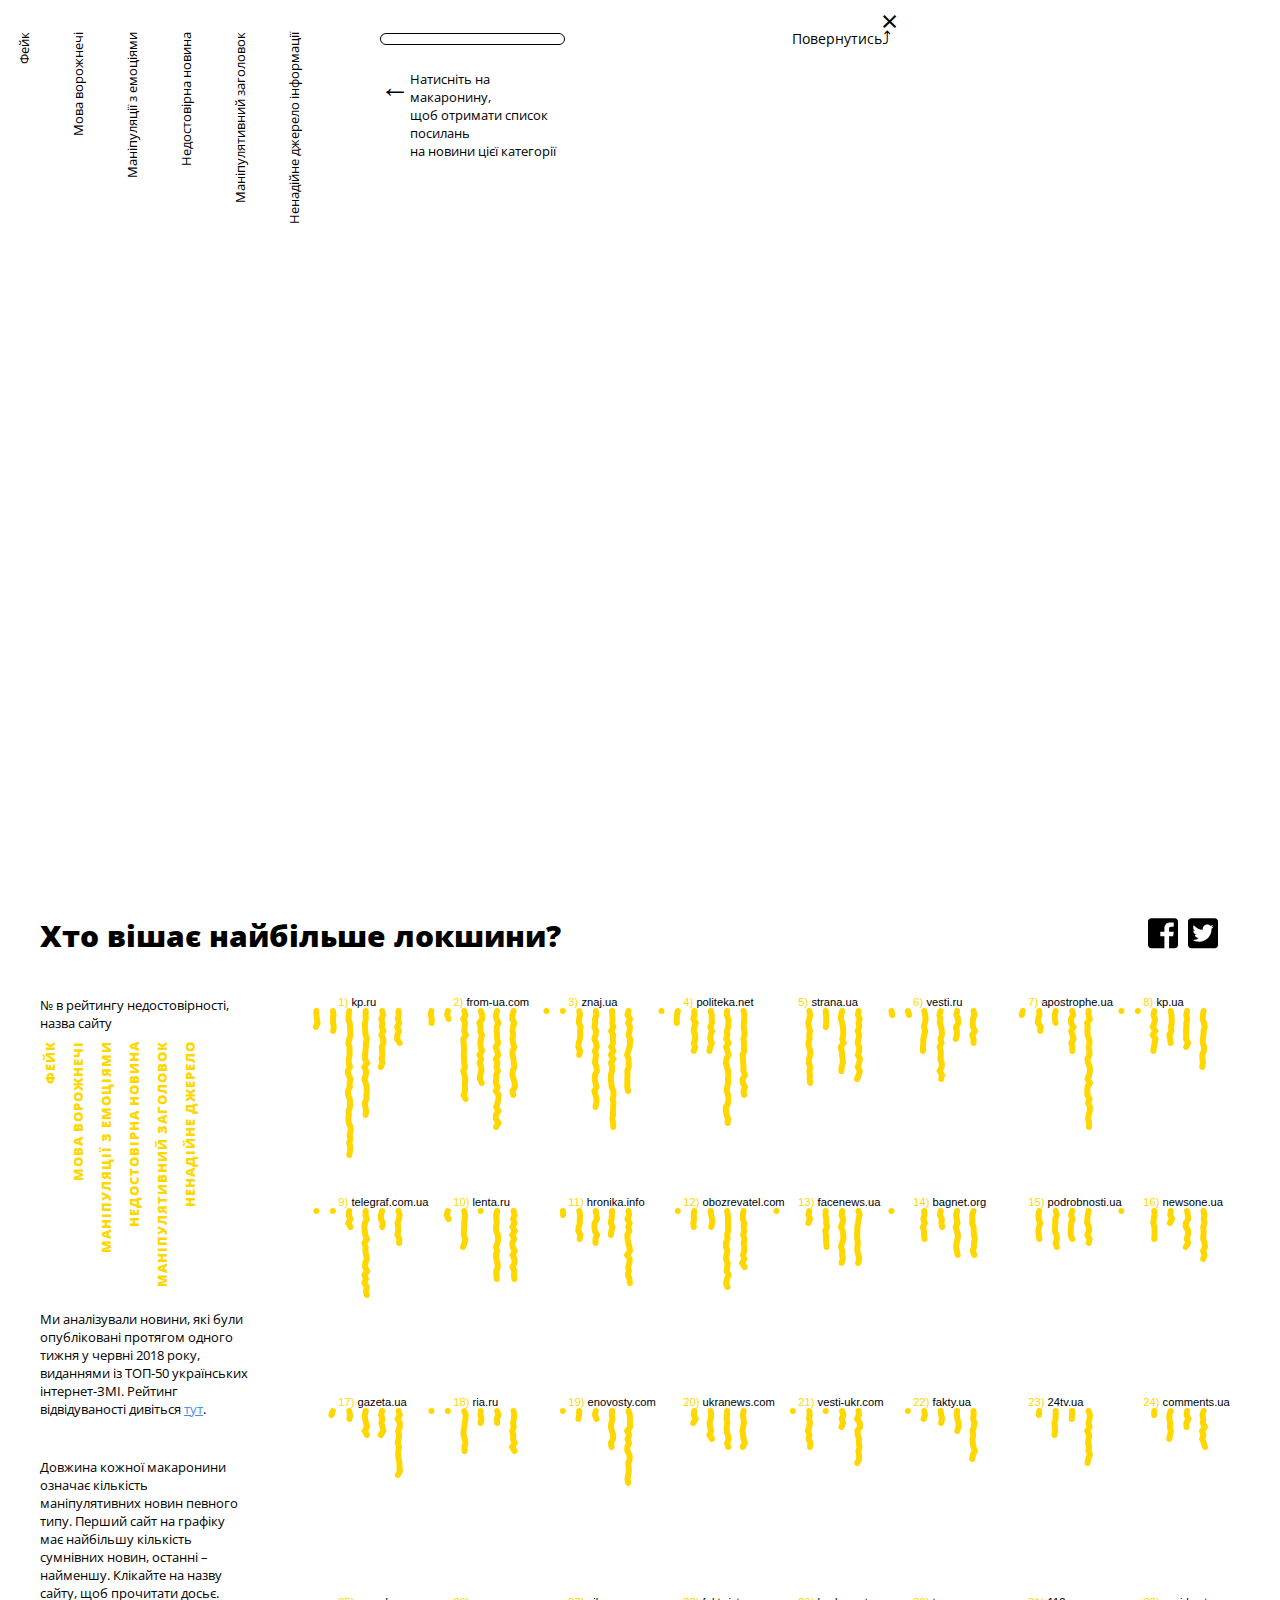
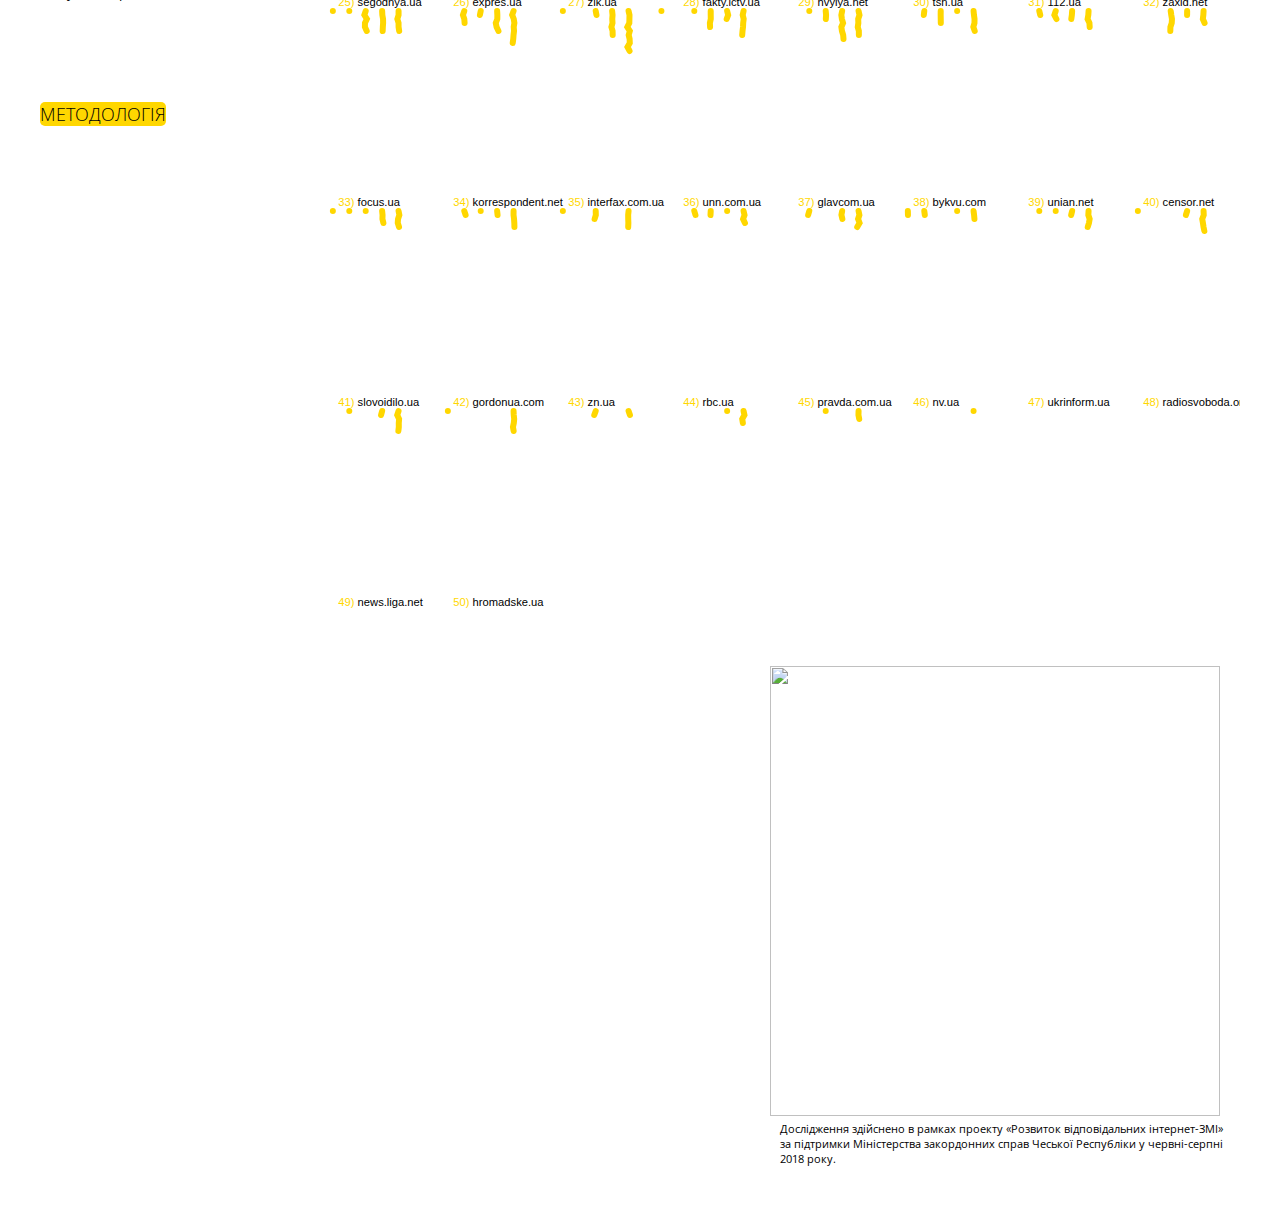
==== index.html @ 1269762c "мета-теги" ====
<!DOCTYPE>
<html>
<head>
    <meta charset="utf-8">
    <meta http-equiv="X-UA-Compatible" content="IE=edge">
    <meta name="viewport" content="width=device-width, initial-scale=1">

    <title>Антирейтинг новин</title>

    <!-- OpenGraph Meta Tags -->
    <meta property="og:site_name"
          content="Хто вішає найбільше локшини?"/>
    <meta property="og:type" content="http://texty.org.ua/d/2018/media-ranking/"/>
    <meta property="og:title"
          content="Хто вішає найбільше локшини?"/>
    <meta property="og:image" content="http://texty.org.ua/d/2018/media-ranking/img/main.png"/>
    <meta property="og:description"
          content='Довжина кожної макаронини означає кількість маніпулятивних новин певного типу. Перший сайт на графіку має найбільшу кількість сумнівних новин, останні – найменшу. Клікайте на назву сайту, щоб прочитати досьє.'/>
    <meta property="og:url" content="http://texty.org.ua/d/2018/media-ranking/"/>


    <!-- Twitter Card Meta Tags -->
    <meta name="twitter:site" content="@textyorgua"/>
    <meta property="twitter:account_id" content="49572937"/>
    <meta name="twitter:card" content="summary_large_image"/>
    <meta name="twitter:url" content="http://texty.org.ua/d/2018/media-ranking/"/>
    <meta name="twitter:title"
          content="Хто вішає найбільше локшини?"/>
    <meta name="twitter:description"
          content='Довжина кожної макаронини означає кількість маніпулятивних новин певного типу. Перший сайт на графіку має найбільшу кількість сумнівних новин, останні – найменшу. Клікайте на назву сайту, щоб прочитати досьє.'/>
    <meta name="twitter:image:src" content="ttp://texty.org.ua/d/2018/media-ranking/img/main.png"/>
    <meta name="twitter:image:width" content="1200"/>
    <meta name="twitter:image:height" content="630"/>


    <!-- Other Meta Tags -->
    <meta name="title"
          content="Хто вішає найбільше локшини?">
    <meta name="description"
          content='Довжина кожної макаронини означає кількість маніпулятивних новин певного типу. Перший сайт на графіку має найбільшу кількість сумнівних новин, останні – найменшу. Клікайте на назву сайту, щоб прочитати досьє.'>


    <!-- Stylesheets -->
    <link href="https://fonts.googleapis.com/css?family=Open+Sans:400,400i,600,700,700i&amp;subset=cyrillic,cyrillic-ext" rel="stylesheet">
    <link rel="stylesheet" href="css/styles.css">
</head>


<body>
<!-- І. ПЕРШЕ ВІКНО З ЛАПШОЮ-->
<div id="firstScreen">
    <div id="projectTitle">Антирейтинг новин</div>
    <div id="closeFirstScreen"><img style="cursor:pointer; width:30px" src="img/down-arrow.png"/></div>
</div>


<!-- ІІ. ДРУГЕ ВІКНО - ГОЛОВНА СТОРІНКА -->
<div id="main-page">
    <div id="subtitle">

        <!-- Лого соцмереж -->
        <div id="logo-icons">
            <!--<div id="logo">-->
            <!--<a href="http://texty.org.ua/" target="_blank"><img style="width:100%" src="img/logo_texty.jpg"/></a>-->
            <!--</div>-->
            <div class="social-icons">
                <div class="facebook">
                    <a class='share-btn'
                       href="https://www.facebook.com/sharer/sharer.php?u=http://texty.org.ua/d/2018/media-ranking/">
                        <svg class="cover" id="facebook" viewBox="0 0 448 512" fill="black">
                            <path d="M448 80v352c0 26.5-21.5 48-48 48h-85.3V302.8h60.6l8.7-67.6h-69.3V192c0-19.6 5.4-32.9 33.5-32.9H384V98.7c-6.2-.8-27.4-2.7-52.2-2.7-51.6 0-87 31.5-87 89.4v49.9H184v67.6h60.9V480H48c-26.5 0-48-21.5-48-48V80c0-26.5 21.5-48 48-48h352c26.5 0 48 21.5 48 48z"/>
                        </svg>
                    </a>
                </div>



                <div class="twitter">
                    <a class='share-btn' href="https://twitter.com/intent/tweet?text=http://texty.org.ua/d/2018/media-ranking/">
                        <svg id="twitter" viewBox="0 0 448 512" fill="black">
                            <path d="M400 32H48C21.5 32 0 53.5 0 80v352c0 26.5 21.5 48 48 48h352c26.5 0 48-21.5 48-48V80c0-26.5-21.5-48-48-48zm-48.9 158.8c.2 2.8.2 5.7.2 8.5 0 86.7-66 186.6-186.6 186.6-37.2 0-71.7-10.8-100.7-29.4 5.3.6 10.4.8 15.8.8 30.7 0 58.9-10.4 81.4-28-28.8-.6-53-19.5-61.3-45.5 10.1 1.5 19.2 1.5 29.6-1.2-30-6.1-52.5-32.5-52.5-64.4v-.8c8.7 4.9 18.9 7.9 29.6 8.3a65.447 65.447 0 0 1-29.2-54.6c0-12.2 3.2-23.4 8.9-33.1 32.3 39.8 80.8 65.8 135.2 68.6-9.3-44.5 24-80.6 64-80.6 18.9 0 35.9 7.9 47.9 20.7 14.8-2.8 29-8.3 41.6-15.8-4.9 15.2-15.2 28-28.8 36.1 13.2-1.4 26-5.1 37.8-10.2-8.9 13.1-20.1 24.7-32.9 34z"/>
                        </svg>
                    </a>
                </div>
            </div>
        </div>

        <!--Назва і підзаг-->
        <div id="subtitleSubDiv">
        <h4>Хто вішає найбільше локшини?</h4>

        </div>
    </div>


    <!-- Ліва колонка з легендою -->
    <div id="left-side">
        <p id="legendHint" class="others">№ в рейтингу недостовірності,<br>назва сайту</p>
        <div id="legend">
            <div class="legend">Фейк</div>
            <div class="legend">Мова ворожнечі</div>
            <div class="legend">Маніпуляції з емоціями</div>
            <div class="legend">Недостовірна новина</div>
            <div class="legend">Маніпулятивний заголовок</div>
            <div class="legend">Ненадійне джерело</div>
        </div>

        <div id="description">
            <p class="desk others">Ми аналізували  новини, які були опубліковані протягом одного тижня у червні 2018 року, виданнями із ТОП-50 українських  інтернет-ЗМІ. Рейтинг відвідуваності дивіться <a href="list.html" target="_blank">тут</a>.</p>
            <p class="others">Довжина кожної макаронини означає кількість маніпулятивних новин певного типу.
                Перший сайт на графіку має найбільшу кількість сумнівних новин, останні – найменшу.
                Клікайте на назву сайту, щоб прочитати досьє.</p>
        </div>

        <!-- Методологія -->
        <div id="metodology" >
            <h4><span id="methodologySpan">Методологія</span></h4>
            <p class="hidden others">Ми скачали усі стрічки новин із зазначених сайтів за один тиждень. Потім зробили з них випадкову вибірку зі 100 новин для кожного сайту. Кожну відібрану новину промаркували як достовірну або ж таку, що містить різні види маніпуляції (може бути декілька). Детально про види маніпуляцій читайте <a href="https://imi.org.ua/monitorings/metodolohiya-monitorynhu-yakosti-novyn-v-onlajn-zmi/" target="_blank">тут</a>. Далі підбили підсумки. Кожен вид маніпуляції віднімав бали від рейтингу сайту: Недостовірна новина - 2 бали, Ненадійне джерело - 1 бал, Маніпуляції з заголовком - 2, Маніпуляції з емоціями - 3, Мова ворожнечі - 4, Фейк - 5. За цими балами побудували рейтинг сайтів.</p>
        </div>



    </div>


    <!-- Контейнер для small-multiples svg-->
    <div id="small-multiples">


        <!-- Donors -->
        <div  class="donors desk">
            <img style="margin: 20px 0 0 0; width:450px" src="img/all-logo.png"/>

            <!--<img style="margin: 20px 0 0 0; width:150px" src="img/transition_lg_mfa.gif"/>-->
            <!--<img style="margin: 15px 0 0 10px; width:150px" src="img/logo_chech.png"/>-->
            <!--<img style="margin: 20px 0 0 0; width:150px" src="img/logo_texty.jpg"/>-->
            <p style="margin-left:10px;width:450px;font-size:11px;">Дослідження здійснено в рамках проекту «Розвиток відповідальних інтернет-ЗМІ» за підтримки Міністерства закордонних справ Чеської Республіки у червні-серпні 2018 року.</p>
        </div>
    </div>

</div>



<!-- ІІІ. МОДАЛЬНЕ ВІКНО СТОРІНКА ЗМІ-->
<div id="modal">

    <!--Лапша-->
     <div id="noodles">

         <div id="pageChart">
             <!--сюди апендиться лапша по ЗМІ-->
             <p id="selectedIndicator" class="others"></p>
             <ul id="listOfLinks"></ul>
         </div>

        <!--Підписи до лапши -->
        <div class="rotate-text others">
            <div>Фейк</div>
            <div>Мова ворожнечі</div>
            <div>Маніпуляції з емоціями</div>
            <div>Недостовірна новина</div>
            <div>Маніпулятивний заголовок</div>
            <div>Ненадійне джерело інформації</div>
        </div>
    </div>




    <!--Опис результатів моніторингу-->
    <div id="textContent-up">

        <!--Кнопка повернення для моб.версії-->
        <button class="mob" id="mob-return">Повернутись</button>

        <!--Назва ЗМІ -->
        <div id="name"><h1></h1></div>

        <!-- Навігація - "клікніть на лапгу"-->
        <div style="margin-bottom:20px; margin-top: -10px;display:flex;">
            <span id="modalHintArrow">&#x2190;</span>
            <p id="modalHint">Натисніть на макаронину, <br> щоб отримати список посилань <br>на новини цієї категорії</p>
        </div>
        </div>

        <div id="textContent-down">
        <!--Лід з барчартами-->
            <div id="lead"></div>
            <div id="descript"></div>
        </div>

    <!--Права колонка - джинса-->
    <div id="persons"></div>

    <!--Закрити модальне вікно і повернутись на головну сторінку-->
    <div id="cross">&times;</div>
    <p id="closeHint">Повернутись<span id ="curvingArrow-modal">&#x2934;</span></p>


    <!--Контейнер для лінків в мобільній версії-->
    <div id="mob-urlLinks" class="mob">

    </div>
    <div  class="donors mob">
        <img style="margin: 20px 0 0 0; width:150px" src="img/transition_lg_mfa.gif"/>
        <img style="margin: 15px 0 0 10px; width:150px" src="img/logo_chech.png"/>
        <img style="margin: 20px 0 0 0; width:150px" src="img/logo_texty.jpg"/>
        <p style="margin-left:10px;width:100%;font-size:11px;">Дослідження здійснено в рамках проекту «Розвиток відповідальних інтернет-ЗМІ» за підтримки Міністерства закордонних справ Чеської Республіки у червні-серпні 2018 року.</p>

    </div>
</div>


<script src="lib/jquery-2.1.4.min.js"></script>
<!--<script src="lib/d3.v3.min.js"></script>-->
<script type="text/javascript" src="lib/d3.js"></script>
<script type="text/javascript" src="js/d3noodles.js"></script>
<script type="text/javascript" src="js/firstScreen.js"></script>
<script type="text/javascript" src="js/smallMultiples.js"></script>
<script type="text/javascript" src="lib/share-behavior.js"></script>


<script>

$('#metodology > h4 span ').on('click', function(){
    $('#metodology > p').toggleClass("hidden");

});


$('#closeFirstScreen').on('click', function(){
    $('html,body').animate({
        scrollTop: $('#main-page').offset().top }, 800, "linear");
})

</script>
<script type="text/javascript">
    var _gaq = _gaq || [];
    _gaq.push(['_setAccount', 'UA-18136548-1']);
    _gaq.push(['_trackPageview']);
    (function () {
        var ga = document.createElement('script');
        ga.type = 'text/javascript';
        ga.async = true;
        ga.src = ('https:' == document.location.protocol ? 'https://' : 'http://') + 'stats.g.doubleclick.net/dc.js';
        var s = document.getElementsByTagName('script')[0];
        s.parentNode.insertBefore(ga, s);
    })();
</script>
</body>
</html>
---- css/styles.css ----
@charset "UTF-8";
@font-face {
  font-family: ExposureCTwo;
  /* Имя шрифта */
  src: url(../fonts/Exposurectwo.otf) format("otf");
  /* Путь к файлу со шрифтом */
  src: url(../fonts/Exposurectwo.ttf) format("ttf");
  /* Путь к файлу со шрифтом */ }
body {
  margin: 0;
  padding: 0;
  font-family: 'Open Sans', sans-serif;
  overflow-x: hidden !important; }

#firstScreen {
  width: 100vw;
  height: 100vh; }

#firstScreen > svg {
  margin-left: calc(100vw/4);
  margin-top: -40px; }

#projectTitle {
  color: #1d1d1ddb;
  text-align: center;
  text-transform: uppercase;
  font-family: ExposureCTwo, serif;
  font-weight: 800;
  font-size: 40px;
  position: absolute;
  top: 50%;
  left: 50%;
  transform: translate(-50%, -50%); }
  @media (min-width: 2000px) {
    #projectTitle {
      font-size: 60px; } }

#closeFirstScreen {
  position: absolute;
  top: 80%;
  left: 50%;
  transform: translate(-80%, -50%); }

#main-page {
  max-width: 1500px;
  margin: auto;
  display: grid;
  grid-template-columns: 300px auto;
  grid-template-rows: auto auto; }
  @media (max-width: 800px) {
    #main-page {
      grid-template-columns: 100%; } }

/*  */
#subtitle {
  grid-column: 1/-1;
  grid-row: 1/2;
  margin-left: 40px;
  max-width: 1800px;
  display: grid;
  grid-template-columns: 70% 25%;
  grid-template-rows: auto; }
  @media (max-width: 800px) {
    #subtitle {
      width: 80%;
      display: block !important; } }

@media (min-width: 801px) {
  #subtitleSubDiv {
    grid-column: 1/2;
    grid-row: 1/2; } }

#subtitle > #subtitleSubDiv > h4 {
  font-size: 30px;
  font-weight: 800;
  color: black;
  -webkit-margin-before: 0.5em; }

#subtitle > p {
  font-weight: 800; }

@media (min-width: 801px) {
  #logo-icons {
    grid-column: 2/3;
    grid-row: 1/2; } }

.social-icons {
  display: flex;
  -webkit-margin-before: 1em; }
  @media (min-width: 801px) {
    .social-icons {
      float: right; } }

#facebook {
  margin-right: 10px; }

#facebook, #twitter {
  width: 30px; }

/* --- Small multiples --- */
#small-multiples > svg {
  padding-top: 40px; }
  @media (min-width: 2000px) {
    #small-multiples > svg {
      margin-left: 5%; } }

.line {
  cursor: pointer; }

#left-side {
  padding-left: 40px; }

/* ---- main page left side----*/
#legend {
  width: 300px;
  margin-top: 80px;
  transform: rotate(-90deg);
  margin-left: -70px; }

.legend {
  text-align: right;
  margin-bottom: 10px;
  color: gold;
  letter-spacing: 1px;
  font-weight: 800;
  text-transform: uppercase;
  font-size: 13px; }

p#legendHint {
  margin-top: 40px; }

#description > p {
  margin-top: 40px;
  width: 80%; }

#metodology {
  margin-top: 100px; }

#metodology > h4 span {
  background-color: gold;
  font-size: 18px;
  text-transform: uppercase;
  border-radius: 5px;
  cursor: pointer; }

#metodology > p {
  margin-top: 10px;
  width: 80%;
  margin-bottom: 50px; }

.hidden {
  display: none; }

/* url-links NOT ACTIVE*/
#url-links {
  padding-left: 5%;
  padding-top: 40px; }
  @media (max-width: 800px) {
    #url-links {
      display: none; } }

#curvingArrow {
  display: inline-block;
  transform: rotateY(180deg) !important; }

#curvingArrow-modal {
  display: inline-block; }

#hint {
  display: none;
  width: 80%;
  text-align: right;
  margin-bottom: 50px; }

#hint span, #closeHint span {
  font-size: 18px; }

div.tooltip {
  background-color: white;
  position: absolute;
  text-align: left;
  width: 120px;
  height: auto;
  padding: 5px;
  font-family: 'PT Sans', sans-serif;
  font-size: 12px;
  color: black;
  pointer-events: none; }

/* --- media pages ---*/
#pageChart > svg {
  margin-top: 0px; }
  @media (max-width: 800px) and (orientation: landscape) {
    #pageChart > svg {
      margin-left: calc((100vw - 300px)/2); } }

ul li {
  list-style-type: none;
  font-size: 12px !important; }

h4 {
  font-size: 22px;
  font-weight: 100;
  -webkit-margin-after: 0; }
  @media (min-width: 2000px) {
    h4 {
      font-size: 30px; } }

p, li {
  color: black;
  margin-top: 5px;
  font-size: 14px;
  margin-bottom: 0; }
  @media (min-width: 2000px) {
    p, li {
      font-size: 20px; } }

.others {
  font-size: 13px; }

p.personName {
  margin-bottom: 20px; }

ul {
  -webkit-padding-start: 0;
  -webkit-margin-after: 0;
  -webkit-margin-before: 0; }

#mediaTitle {
  cursor: pointer;
  background-color: gold;
  width: 80%; }

/* modal Media Page*/
#modal {
  min-height: 100vh;
  display: none;
  position: absolute;
  top: 0;
  left: 0;
  grid-template-columns: 380px auto 25vw;
  grid-template-rows: 170px auto;
  background-color: white; }
  @media (max-width: 800px) {
    #modal {
      grid-template-columns: 100%; } }
  @media (min-width: 2000px) {
    #modal {
      max-width: 2000px;
      padding-left: calc((100vw - 1800px)/2);
      grid-template-rows: 200px auto; } }

p#modalHint {
  font-size: 13px;
  left: 400px;
  top: 10px; }
  @media (max-width: 800px) {
    p#modalHint {
      display: none; } }
  @media (min-width: 2000px) {
    p#modalHint {
      font-size: 12px; } }

#modalHintArrow {
  color: black;
  font-size: 30px;
  left: 360px;
  top: 10px; }
  @media (max-width: 800px) {
    #modalHintArrow {
      display: none; } }

#selectedIndicator, #listOfLinks {
  max-width: 100%;
  padding-left: 27px; }

#selectedIndicator {
  margin-bottom: 20px; }

#listOfLinks {
  width: 80%;
  margin-bottom: 50px; }

#listOfLinks li {
  width: 20%;
  float: left; }

#listOfLinks li a {
  font-weight: 800;
  text-decoration: none;
  color: gold; }

#cross {
  color: black;
  cursor: pointer;
  font-size: 30px;
  position: absolute;
  top: 0;
  right: 0;
  width: 50px;
  height: 50px; }
  @media (max-width: 800px) {
    #cross {
      display: none; } }

#closeHint {
  position: absolute;
  top: 20px;
  right: 40px; }
  @media (max-width: 800px) {
    #closeHint {
      display: none; } }

/*------- OLD VERSION  ------ */
#mainPage {
  height: 100vh;
  width: 80vw;
  max-width: 100vw;
  margin: auto; }

#title {
  font-size: 50px;
  position: absolute;
  top: 50%;
  left: 50%;
  transform: translate(-50%, -50%); }

h3 {
  text-transform: uppercase;
  font-weight: 100; }

#noodles {
  position: relative;
  grid-column: 1/2;
  grid-row: 1/-1;
  height: 100%;
  width: 100%; }
  @media (max-width: 800px) and (orientation: portrait) {
    #noodles {
      height: 50%; } }

#textContent-up {
  grid-column: 2/3;
  grid-row: 1/2;
  margin: 20px auto 100px 0;
  width: 80%; }
  @media (max-width: 800px) {
    #textContent-up {
      margin: 5% auto 30px 5%;
      width: 90%; } }
  @media (min-width: 2000px) {
    #textContent-up {
      margin: 20px auto 100px auto; } }

#textContent-down {
  width: 80%;
  margin: 0 auto 100px 0;
  grid-column: 2/3;
  grid-row: 2/3; }
  @media (max-width: 800px) {
    #textContent-down {
      margin: 5% auto 30px 5%;
      width: 90%; } }
  @media (min-width: 2000px) {
    #textContent-down {
      margin: 20px auto 100px auto; } }

h1 {
  border-radius: 10px;
  margin-bottom: 30px;
  border: 1px solid black;
  padding: 5px;
  text-transform: uppercase;
  font-size: 20px; }
  @media (min-width: 2000px) {
    h1 {
      font-size: 35px; } }

#persons {
  grid-column: 3/4;
  grid-row: 2/3;
  width: 200px;
  margin: 0 auto 0 auto; }
  @media (max-width: 800px) {
    #persons {
      margin: 5% auto 100px 5%;
      width: 90%; } }
  @media (min-width: 2000px) {
    #persons {
      margin: 0 auto 0 0; } }

#lead {
  margin-bottom: 30px;
  font-weight: 800;
  font-size: 16px;
  line-height: 1.5; }
  @media (min-width: 2000px) {
    #lead {
      font-size: 25px; } }

#descript {
  line-height: 1.5; }

span#highQaulityNews {
  background-color: #bfbfbf !important; }

span:not(#curvingArrow):not(#curvingArrow-modal):not(#modalHintArrow):not(#methodologySpan) {
  display: inline-block;
  background-color: #ffdd19;
  height: 10px; }

img {
  width: 60px; }

/*  текст графіка на сторінці медіа*/
.rotate-text {
  grid-row: 1/-1;
  pointer-events: none;
  position: absolute;
  width: 300px;
  transform: rotate(-90deg);
  float: left;
  top: 20px;
  left: 27px;
  text-align: right; }
  @media (max-width: 800px) and (orientation: landscape) {
    .rotate-text {
      margin-left: calc((100vw - 300px)/2); } }

.rotate-text div {
  margin-bottom: 36px; }

/* --- Мобільна версія --*/
#metodology-mob {
  display: none;
  margin-left: 5%; }
  @media (max-width: 800px) {
    #metodology-mob {
      display: block; } }

.mob {
  display: none; }
  @media (max-width: 800px) {
    .mob {
      display: block; } }

.desk {
  display: block; }
  @media (max-width: 800px) {
    .desk {
      display: none; } }

#mob-return {
  cursor: pointer; }

#mob-urlLinks {
  margin: 0 0 50px 5%;
  color: black;
  font-weight: 800; }

.donors {
  float: right;
  margin: 0 50px 50px 0; }
  @media (max-width: 800px) {
    .donors {
      margin: 50px;
      width: 80%; } }
  @media (min-width: 2000px) {
    .donors {
      margin: -50px 0 50px 0; } }

/*---- List of Popular Media ----*/
ol#columnList {
  columns: 4;
  -webkit-columns: 4;
  -moz-columns: 4;
  -webkit-padding-start: 0; }
  @media (min-width: 500px) and (max-width: 800px) {
    ol#columnList {
      columns: 3;
      -webkit-columns: 3;
      -moz-columns: 3; } }
  @media (max-width: 499px) {
    ol#columnList {
      columns: 2;
      -webkit-columns: 2;
      -moz-columns: 2; } }

ol#columnList li {
  display: list-item;
  list-style-position: inside; }

a.popularMedia {
  color: black;
  text-decoration: none; }

a.popularMedia:hover {
  text-decoration: underline; }

a:-webkit-any-link {
  color: #4094ec;
  cursor: pointer;
  text-decoration: underline; }

/*# sourceMappingURL=styles.css.map */
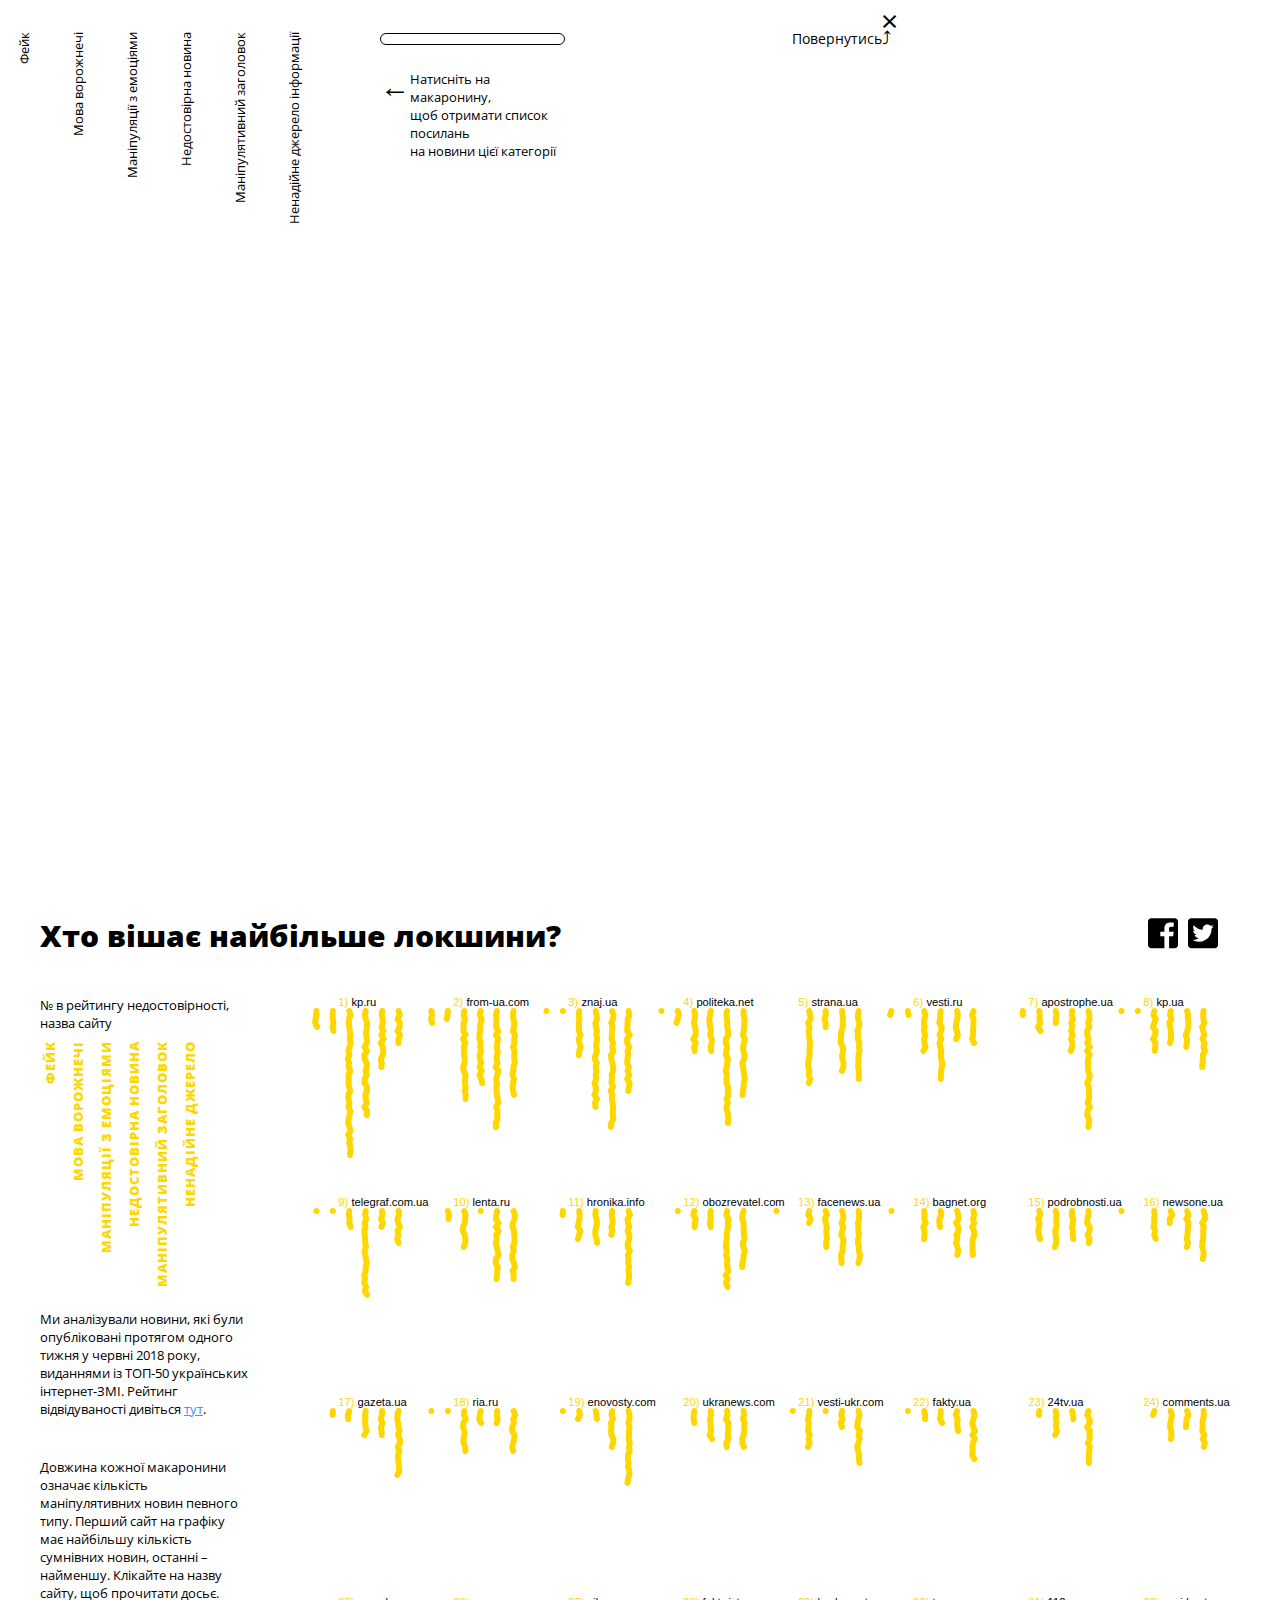
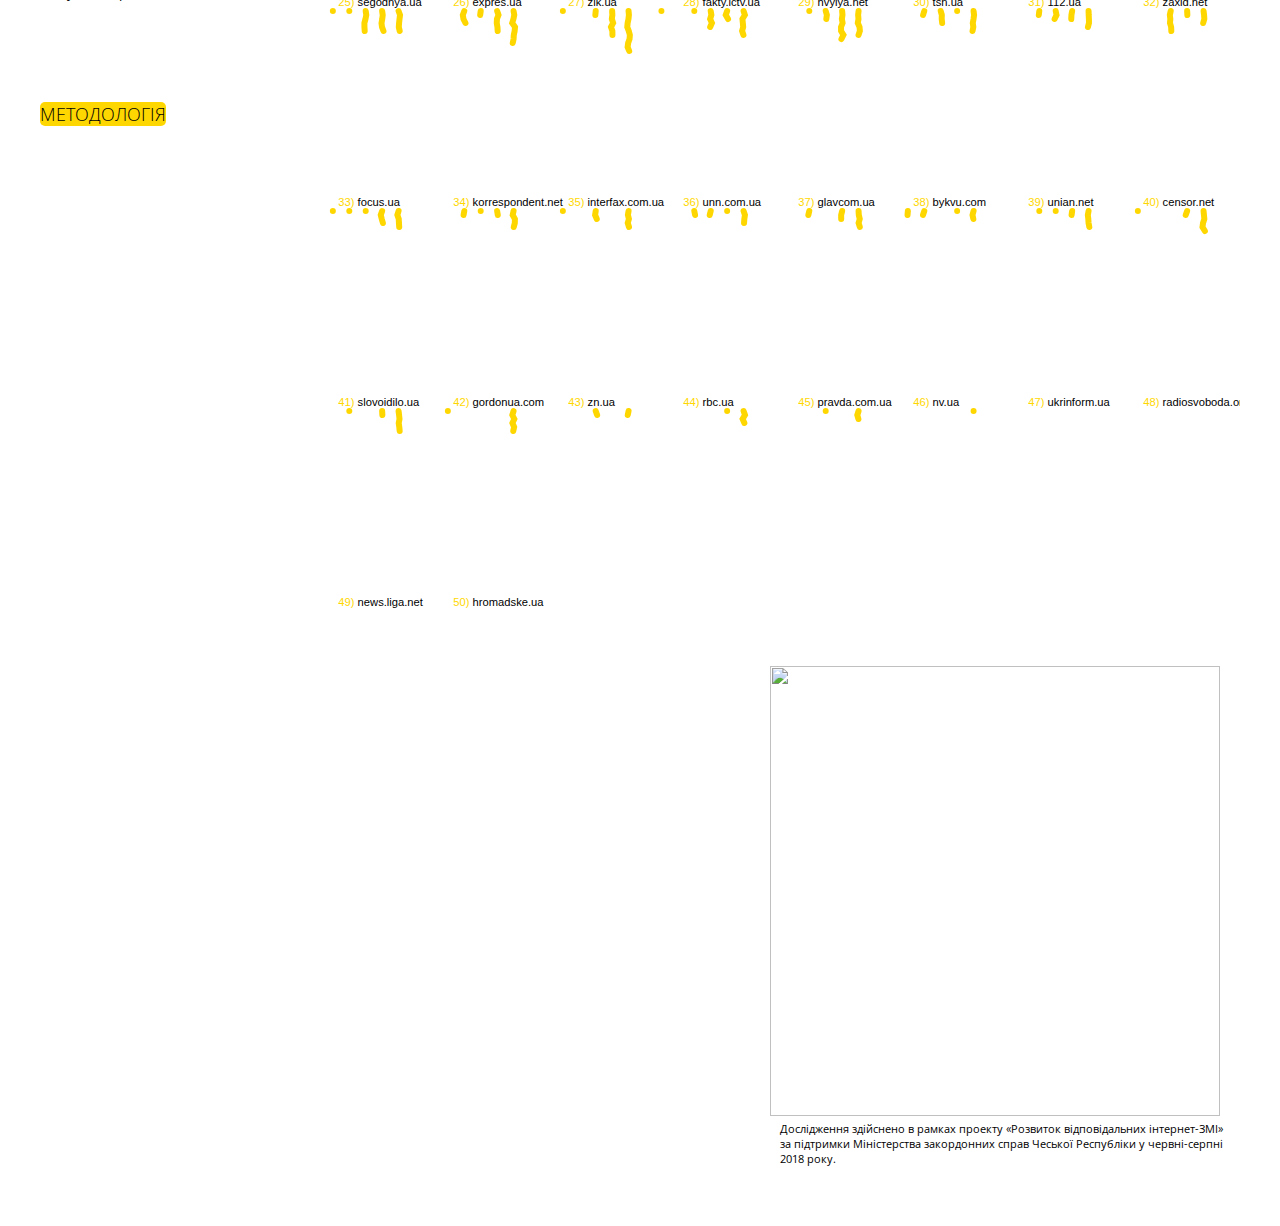
==== commit 2d0ad1e9: "мета-теги" ====
--- a/index.html
+++ b/index.html
@@ -28,7 +28,7 @@
           content="Хто вішає найбільше локшини?"/>
     <meta name="twitter:description"
           content='Довжина кожної макаронини означає кількість маніпулятивних новин певного типу. Перший сайт на графіку має найбільшу кількість сумнівних новин, останні – найменшу. Клікайте на назву сайту, щоб прочитати досьє.'/>
-    <meta name="twitter:image:src" content="ttp://texty.org.ua/d/2018/media-ranking/img/main.png"/>
+    <meta name="twitter:image:src" content="http://texty.org.ua/d/2018/media-ranking/img/main.png"/>
     <meta name="twitter:image:width" content="1200"/>
     <meta name="twitter:image:height" content="630"/>
 
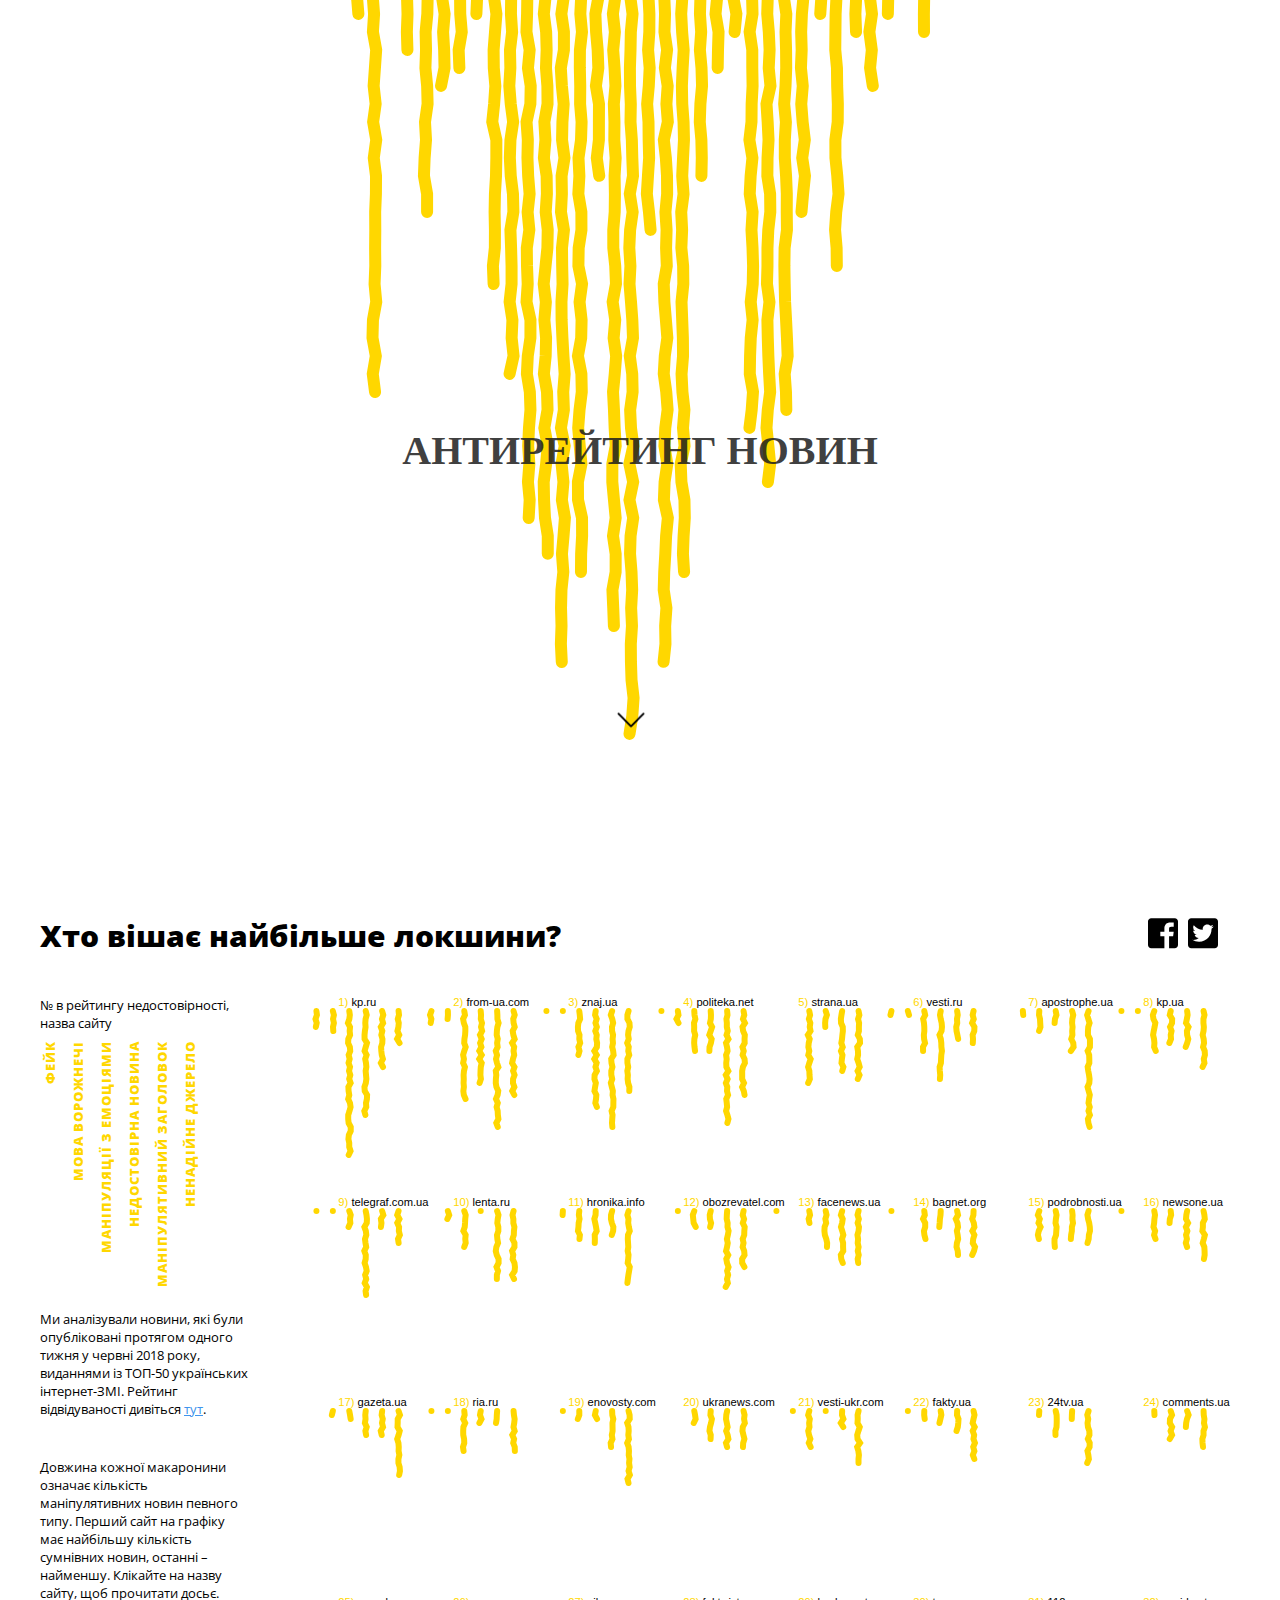
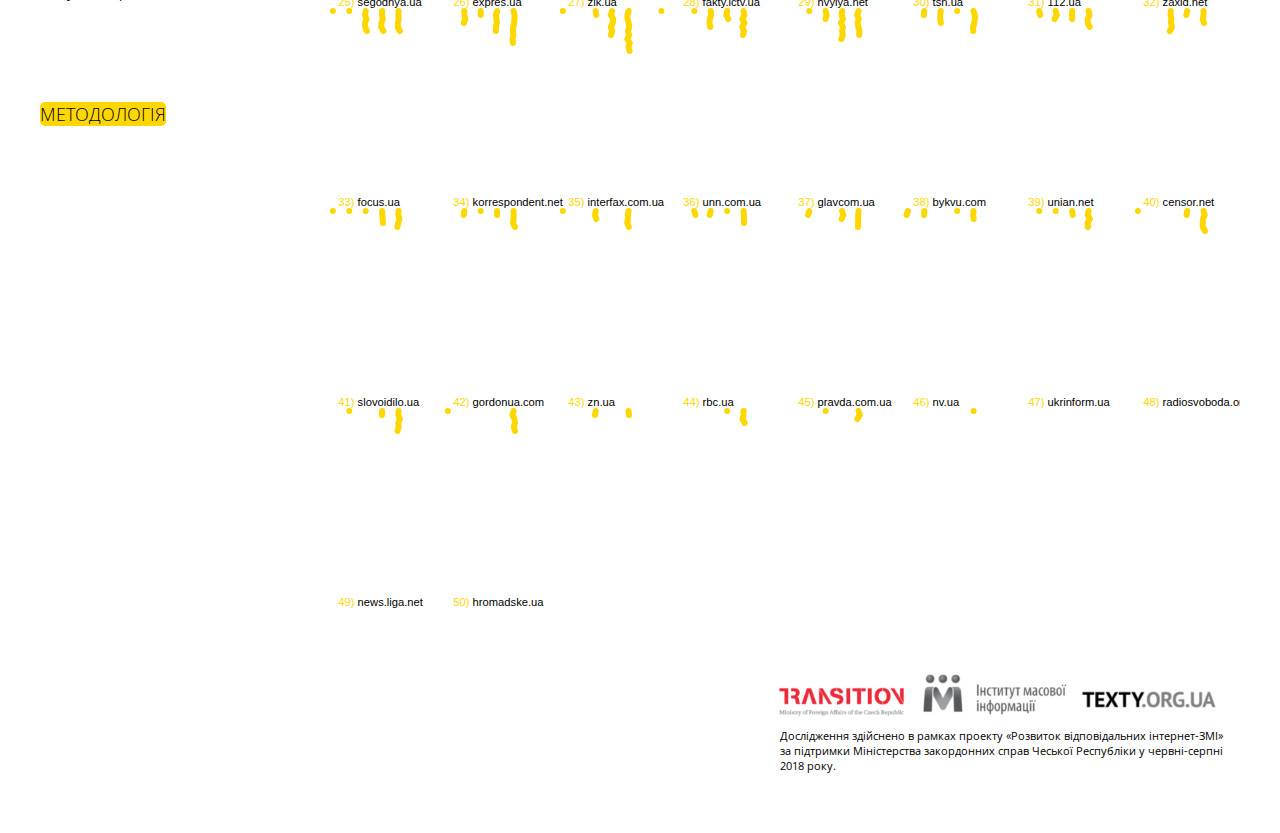
==== commit 509ca1a6: "лого моб" ====
--- a/index.html
+++ b/index.html
@@ -129,7 +129,7 @@
 
         <!-- Donors -->
         <div  class="donors desk">
-            <img style="margin: 20px 0 0 0; width:450px" src="img/all-logo.png"/>
+            <img style="margin: 20px 0 0 5px; width:450px" src="img/all-logo.png"/>
 
             <!--<img style="margin: 20px 0 0 0; width:150px" src="img/transition_lg_mfa.gif"/>-->
             <!--<img style="margin: 15px 0 0 10px; width:150px" src="img/logo_chech.png"/>-->
@@ -203,9 +203,8 @@
 
     </div>
     <div  class="donors mob">
-        <img style="margin: 20px 0 0 0; width:150px" src="img/transition_lg_mfa.gif"/>
-        <img style="margin: 15px 0 0 10px; width:150px" src="img/logo_chech.png"/>
-        <img style="margin: 20px 0 0 0; width:150px" src="img/logo_texty.jpg"/>
+        <img style="margin: 25px 0 0 10px; width:100%" src="img/all-logo.png"/>
+
         <p style="margin-left:10px;width:100%;font-size:11px;">Дослідження здійснено в рамках проекту «Розвиток відповідальних інтернет-ЗМІ» за підтримки Міністерства закордонних справ Чеської Республіки у червні-серпні 2018 року.</p>
 
     </div>
--- a/css/styles.css
+++ b/css/styles.css
@@ -463,8 +463,7 @@
   margin: 0 50px 50px 0; }
   @media (max-width: 800px) {
     .donors {
-      margin: 50px;
-      width: 80%; } }
+      margin-left: 10px; } }
   @media (min-width: 2000px) {
     .donors {
       margin: -50px 0 50px 0; } }
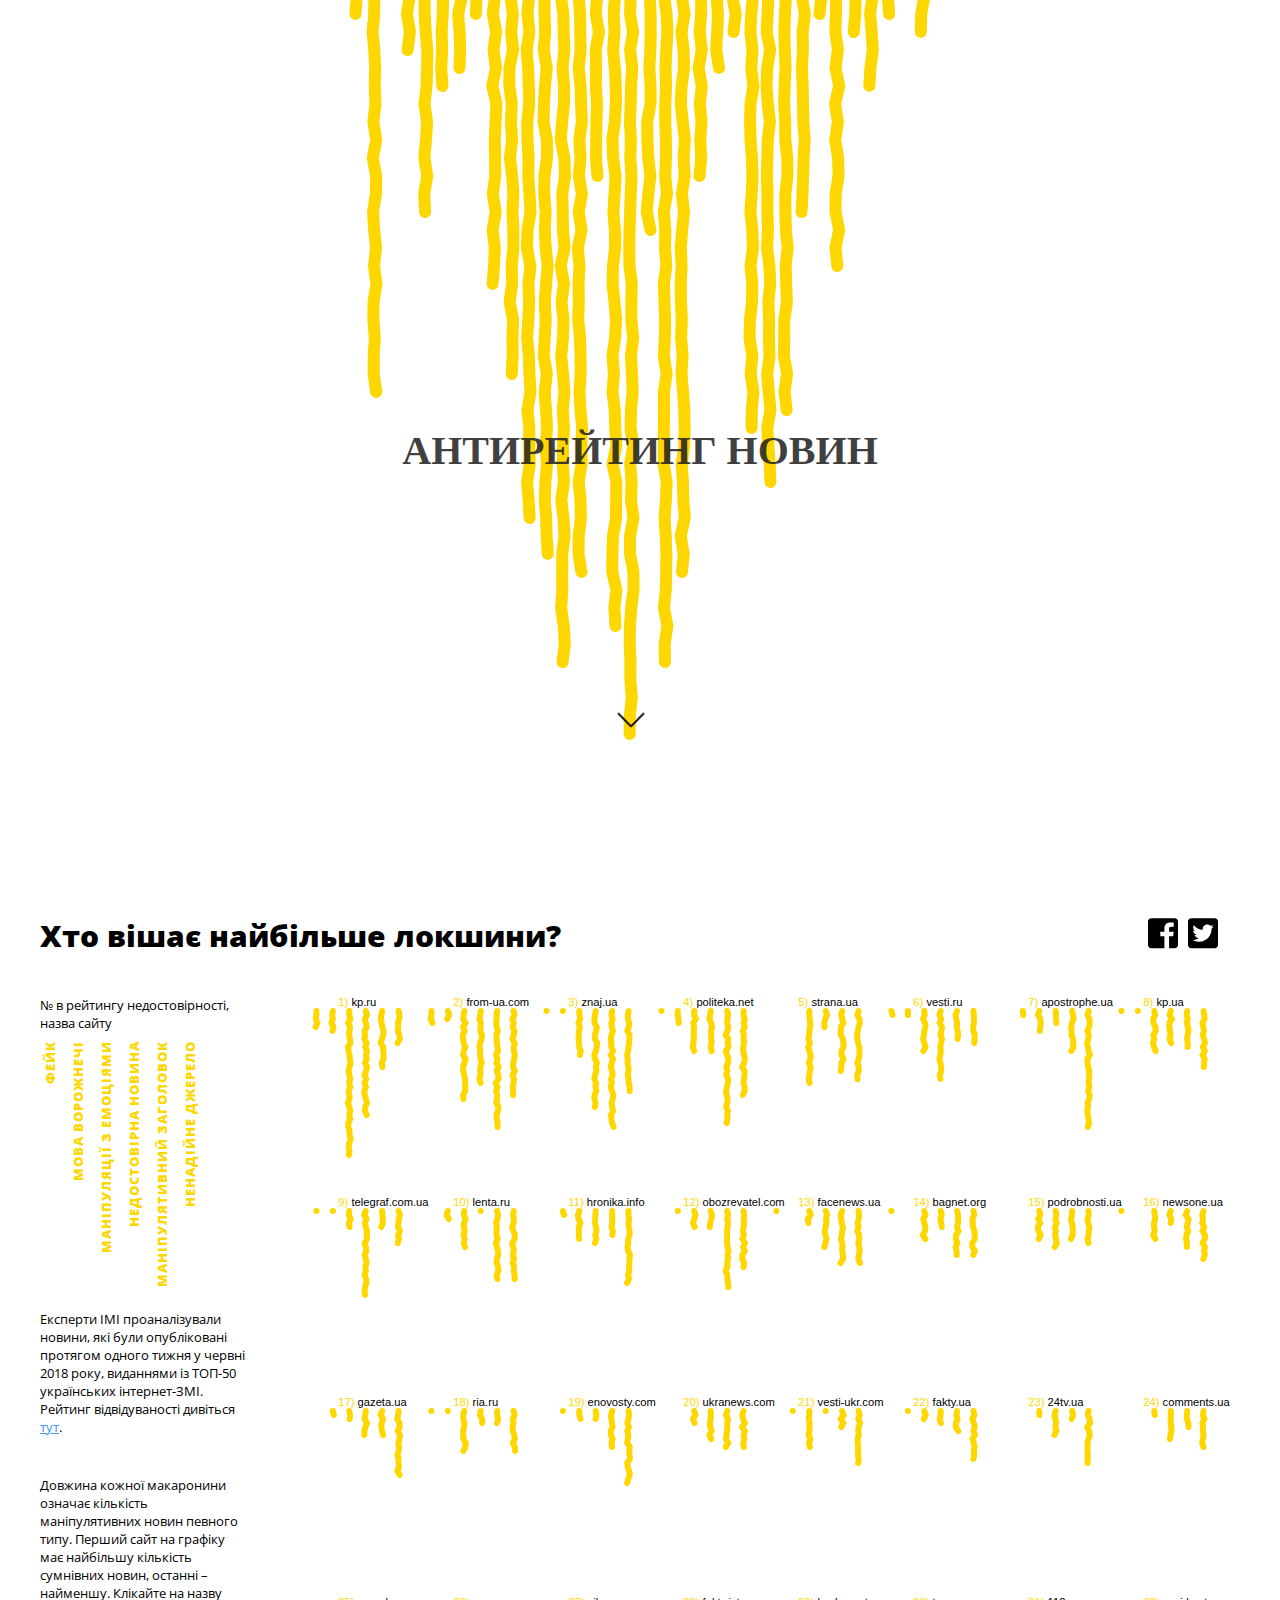
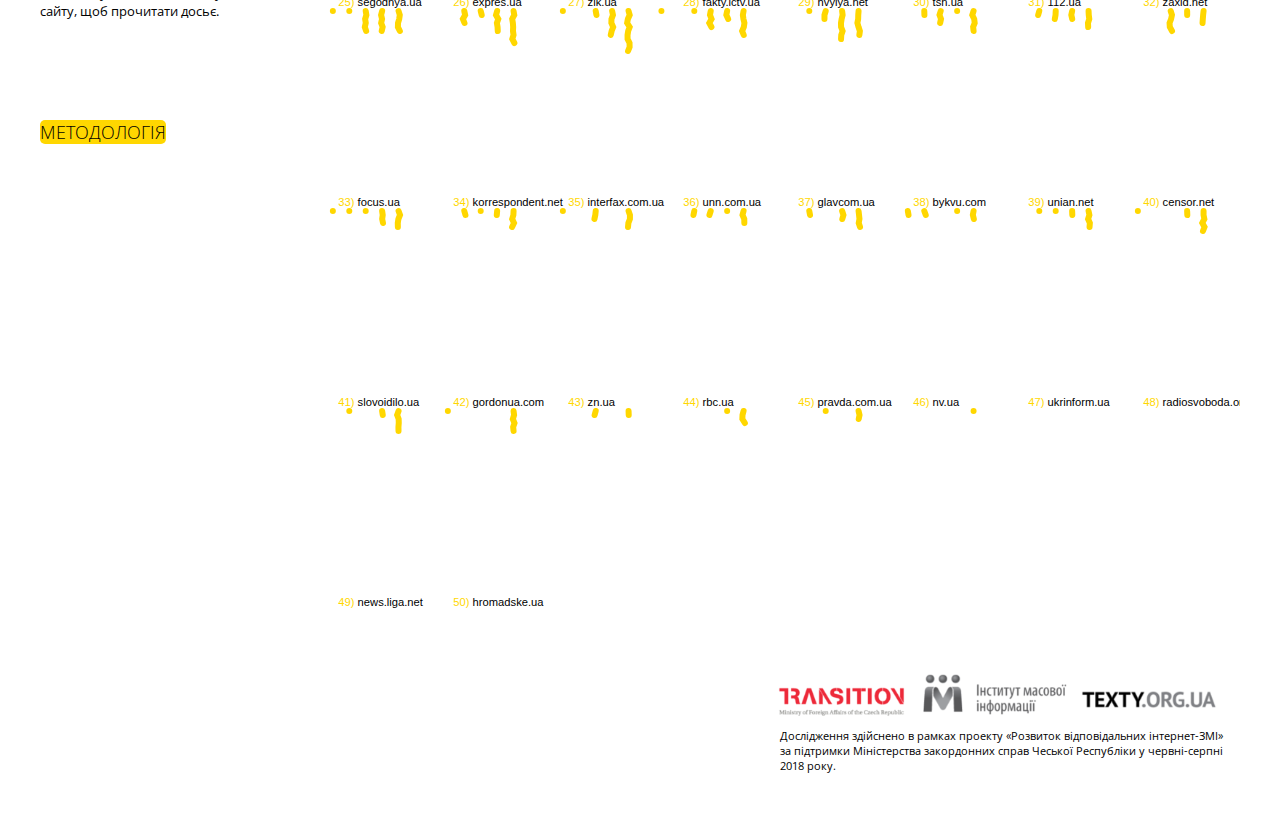
==== commit 26e81724: "МИ - Експерти ІМІ" ====
--- a/index.html
+++ b/index.html
@@ -106,7 +106,7 @@
         </div>
 
         <div id="description">
-            <p class="desk others">Ми аналізували  новини, які були опубліковані протягом одного тижня у червні 2018 року, виданнями із ТОП-50 українських  інтернет-ЗМІ. Рейтинг відвідуваності дивіться <a href="list.html" target="_blank">тут</a>.</p>
+            <p class="others">Експерти ІМІ проаналізували новини, які були опубліковані протягом одного тижня у червні 2018 року, виданнями із ТОП-50 українських  інтернет-ЗМІ. Рейтинг відвідуваності дивіться <a href="list.html" target="_blank">тут</a>.</p>
             <p class="others">Довжина кожної макаронини означає кількість маніпулятивних новин певного типу.
                 Перший сайт на графіку має найбільшу кількість сумнівних новин, останні – найменшу.
                 Клікайте на назву сайту, щоб прочитати досьє.</p>
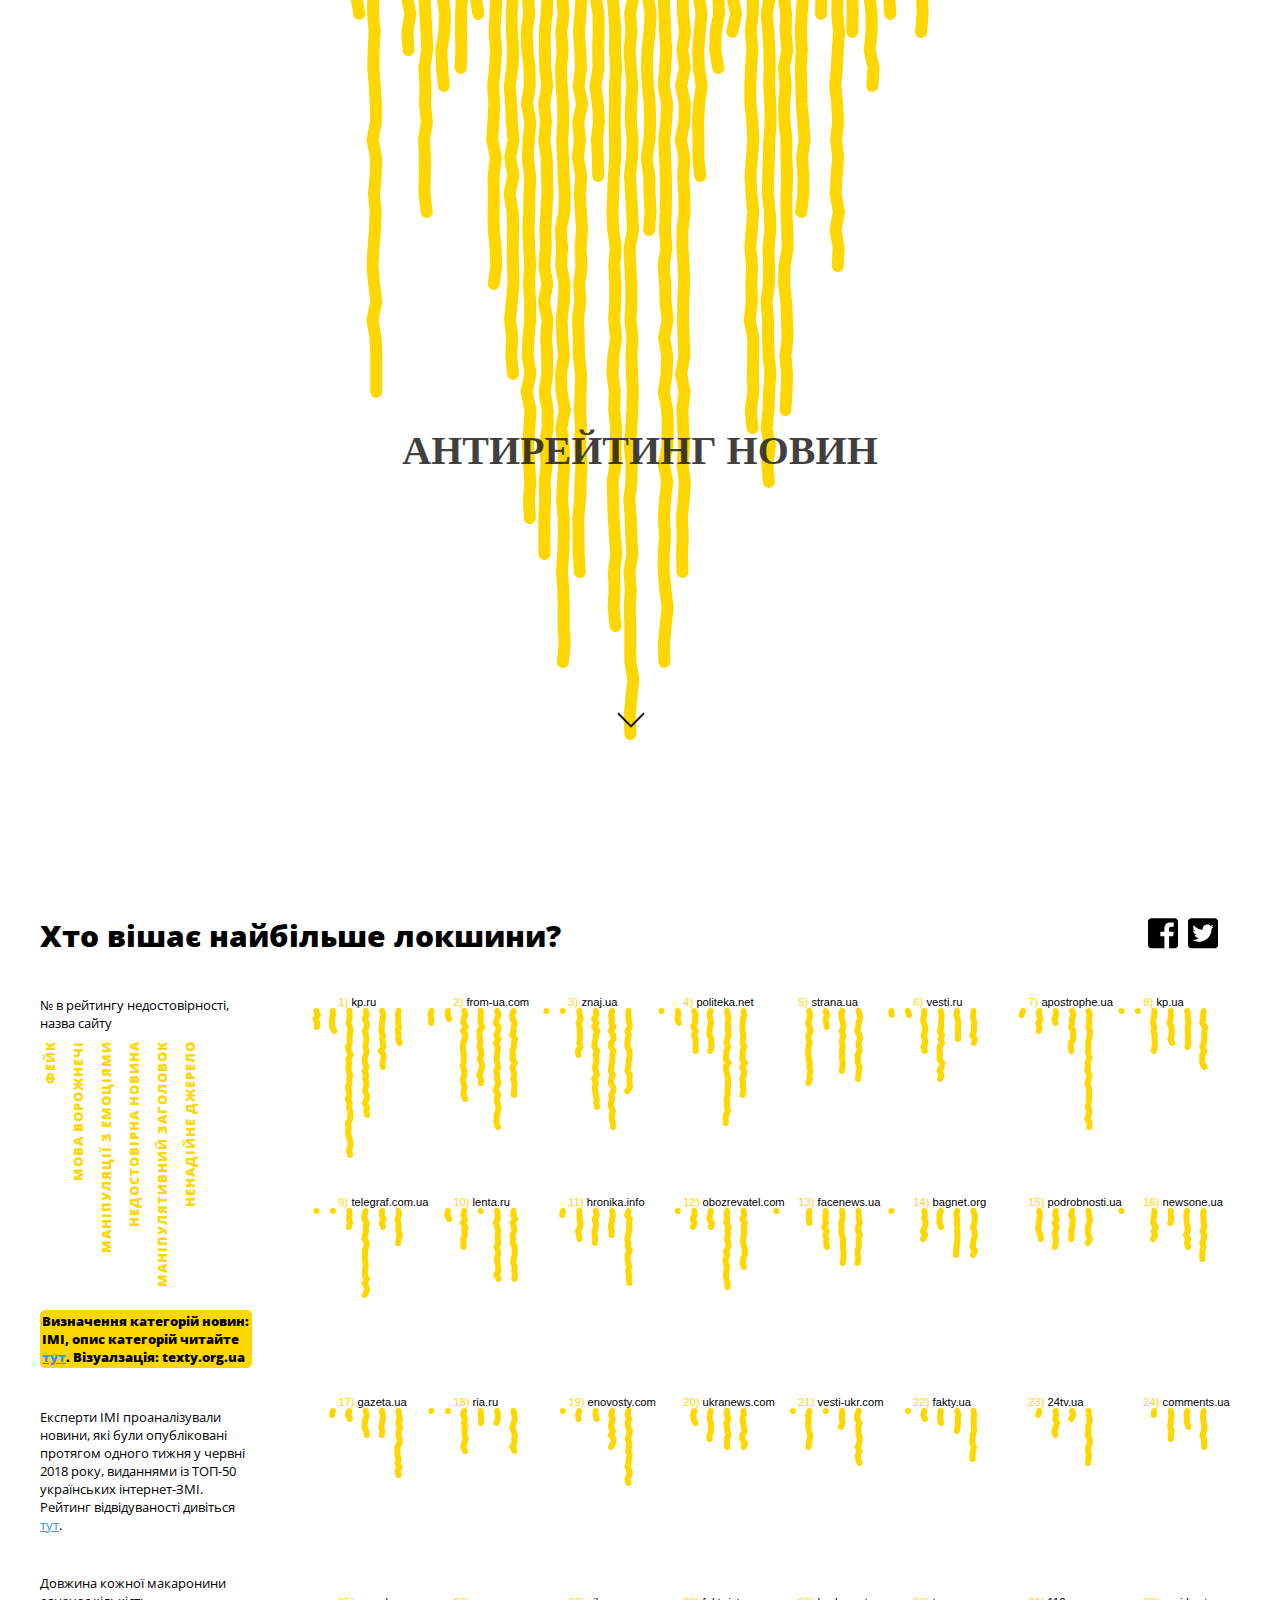
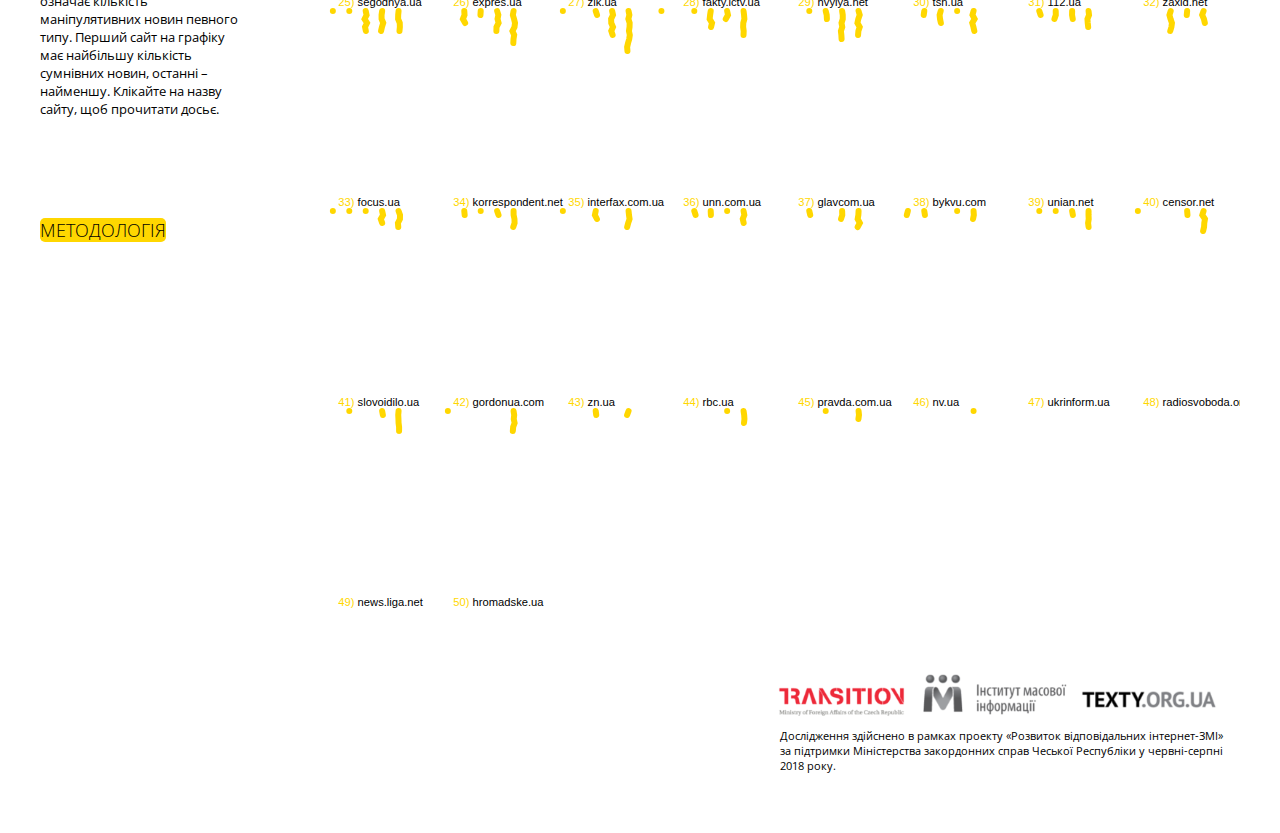
==== commit dacb111e: "додала примітку про ІМІ" ====
--- a/index.html
+++ b/index.html
@@ -106,6 +106,7 @@
         </div>
 
         <div id="description">
+            <p class="others" style="background-color: gold; border-radius: 5px; padding:2px; font-weight: 800">Визначення категорій новин: ІМІ, опис категорій читайте <a href="https://imi.org.ua/monitorings/metodolohiya-monitorynhu-yakosti-novyn-v-onlajn-zmi/" target="_blank">тут</a>. Візуалзація: texty.org.ua</p>
             <p class="others">Експерти ІМІ проаналізували новини, які були опубліковані протягом одного тижня у червні 2018 року, виданнями із ТОП-50 українських  інтернет-ЗМІ. Рейтинг відвідуваності дивіться <a href="list.html" target="_blank">тут</a>.</p>
             <p class="others">Довжина кожної макаронини означає кількість маніпулятивних новин певного типу.
                 Перший сайт на графіку має найбільшу кількість сумнівних новин, останні – найменшу.
@@ -150,6 +151,7 @@
 
          <div id="pageChart">
              <!--сюди апендиться лапша по ЗМІ-->
+             <p id= "afterNoodleText" class="others">Визначення категорій новин: ІМІ, опис категорій читайте <a href="https://imi.org.ua/monitorings/metodolohiya-monitorynhu-yakosti-novyn-v-onlajn-zmi/" target="_blank">тут.</a> Візуалзація: texty.org.ua</p>
              <p id="selectedIndicator" class="others"></p>
              <ul id="listOfLinks"></ul>
          </div>
--- a/css/styles.css
+++ b/css/styles.css
@@ -239,7 +239,7 @@
   top: 0;
   left: 0;
   grid-template-columns: 380px auto 25vw;
-  grid-template-rows: 170px auto;
+  grid-template-rows: auto auto;
   background-color: white; }
   @media (max-width: 800px) {
     #modal {
@@ -269,6 +269,16 @@
   @media (max-width: 800px) {
     #modalHintArrow {
       display: none; } }
+
+#afterNoodleText {
+  border: 3px solid gold;
+  border-radius: 10px;
+  padding: 4px;
+  font-weight: 600;
+  width: 240px;
+  margin-top: -80px;
+  margin-left: 27px;
+  margin-bottom: 20px; }
 
 #selectedIndicator, #listOfLinks {
   max-width: 100%;
@@ -342,7 +352,7 @@
 #textContent-up {
   grid-column: 2/3;
   grid-row: 1/2;
-  margin: 20px auto 100px 0;
+  margin: 20px auto 0 0;
   width: 80%; }
   @media (max-width: 800px) {
     #textContent-up {
@@ -350,7 +360,7 @@
       width: 90%; } }
   @media (min-width: 2000px) {
     #textContent-up {
-      margin: 20px auto 100px auto; } }
+      margin: 20px auto 0 auto; } }
 
 #textContent-down {
   width: 80%;
@@ -457,6 +467,11 @@
   margin: 0 0 50px 5%;
   color: black;
   font-weight: 800; }
+
+#mob-urlLinks ul li {
+  display: inline-block;
+  text-align: left;
+  width: 20%; }
 
 .donors {
   float: right;
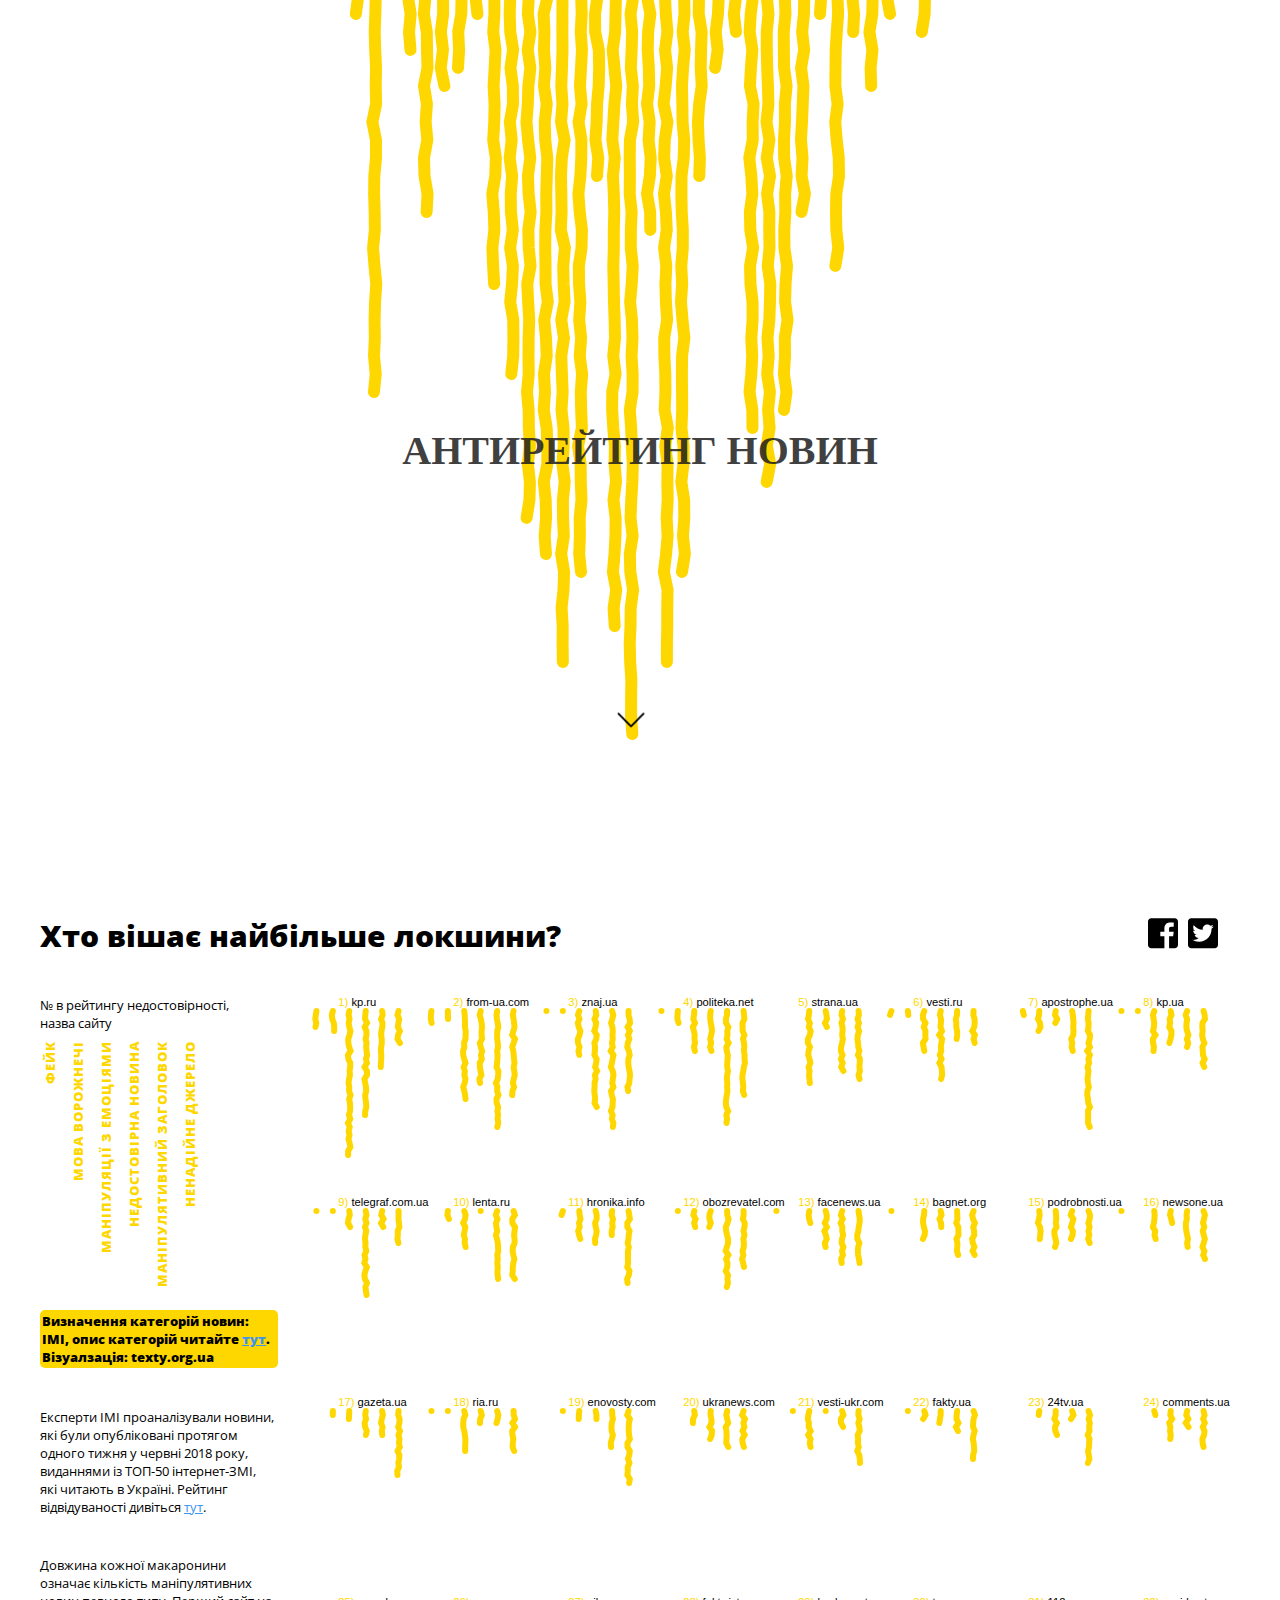
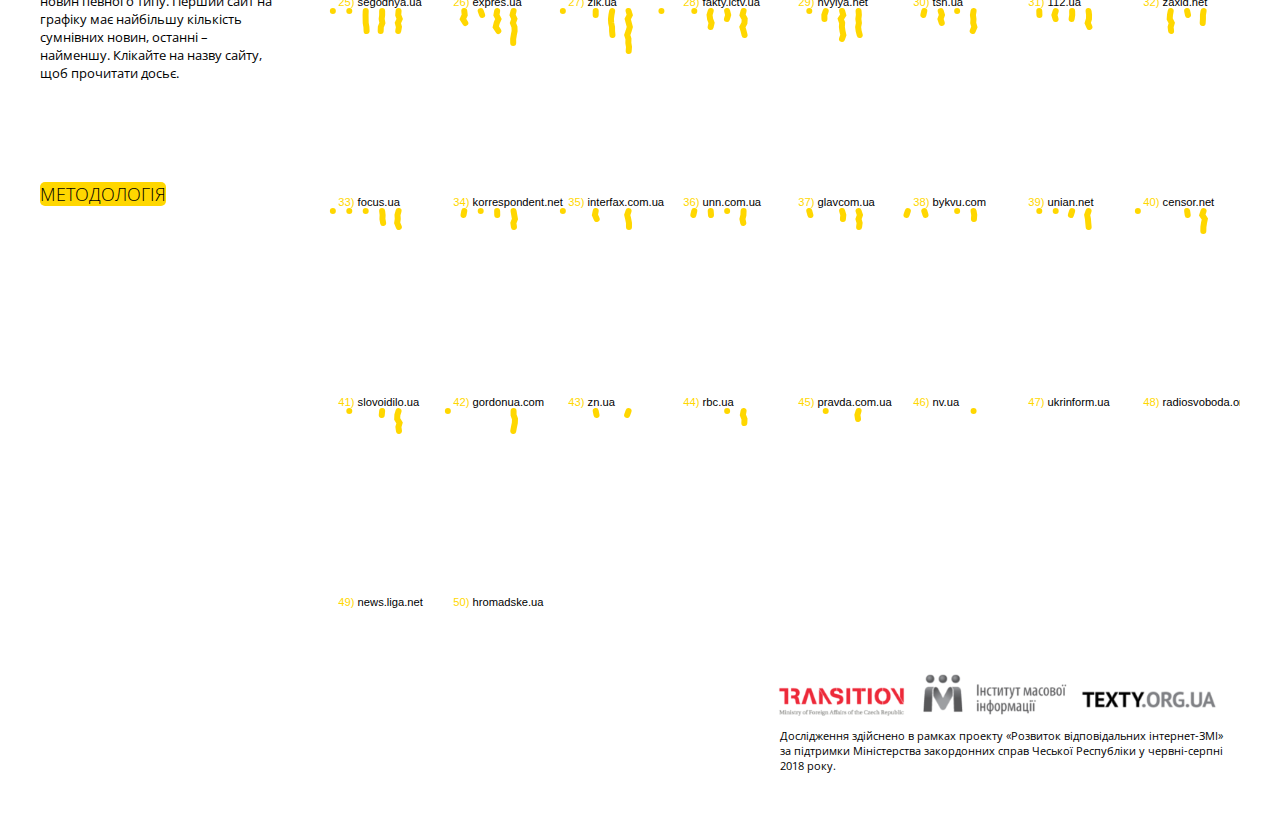
==== commit 0b602506: "текст опису" ====
--- a/index.html
+++ b/index.html
@@ -107,7 +107,7 @@
 
         <div id="description">
             <p class="others" style="background-color: gold; border-radius: 5px; padding:2px; font-weight: 800">Визначення категорій новин: ІМІ, опис категорій читайте <a href="https://imi.org.ua/monitorings/metodolohiya-monitorynhu-yakosti-novyn-v-onlajn-zmi/" target="_blank">тут</a>. Візуалзація: texty.org.ua</p>
-            <p class="others">Експерти ІМІ проаналізували новини, які були опубліковані протягом одного тижня у червні 2018 року, виданнями із ТОП-50 українських  інтернет-ЗМІ. Рейтинг відвідуваності дивіться <a href="list.html" target="_blank">тут</a>.</p>
+            <p class="others">Експерти ІМІ проаналізували новини, які були опубліковані протягом одного тижня у червні 2018 року, виданнями із ТОП-50 інтернет-ЗМІ, які читають в Україні. Рейтинг відвідуваності дивіться <a href="list.html" target="_blank">тут</a>.</p>
             <p class="others">Довжина кожної макаронини означає кількість маніпулятивних новин певного типу.
                 Перший сайт на графіку має найбільшу кількість сумнівних новин, останні – найменшу.
                 Клікайте на назву сайту, щоб прочитати досьє.</p>
--- a/css/styles.css
+++ b/css/styles.css
@@ -131,7 +131,7 @@
 
 #description > p {
   margin-top: 40px;
-  width: 80%; }
+  width: 90%; }
 
 #metodology {
   margin-top: 100px; }
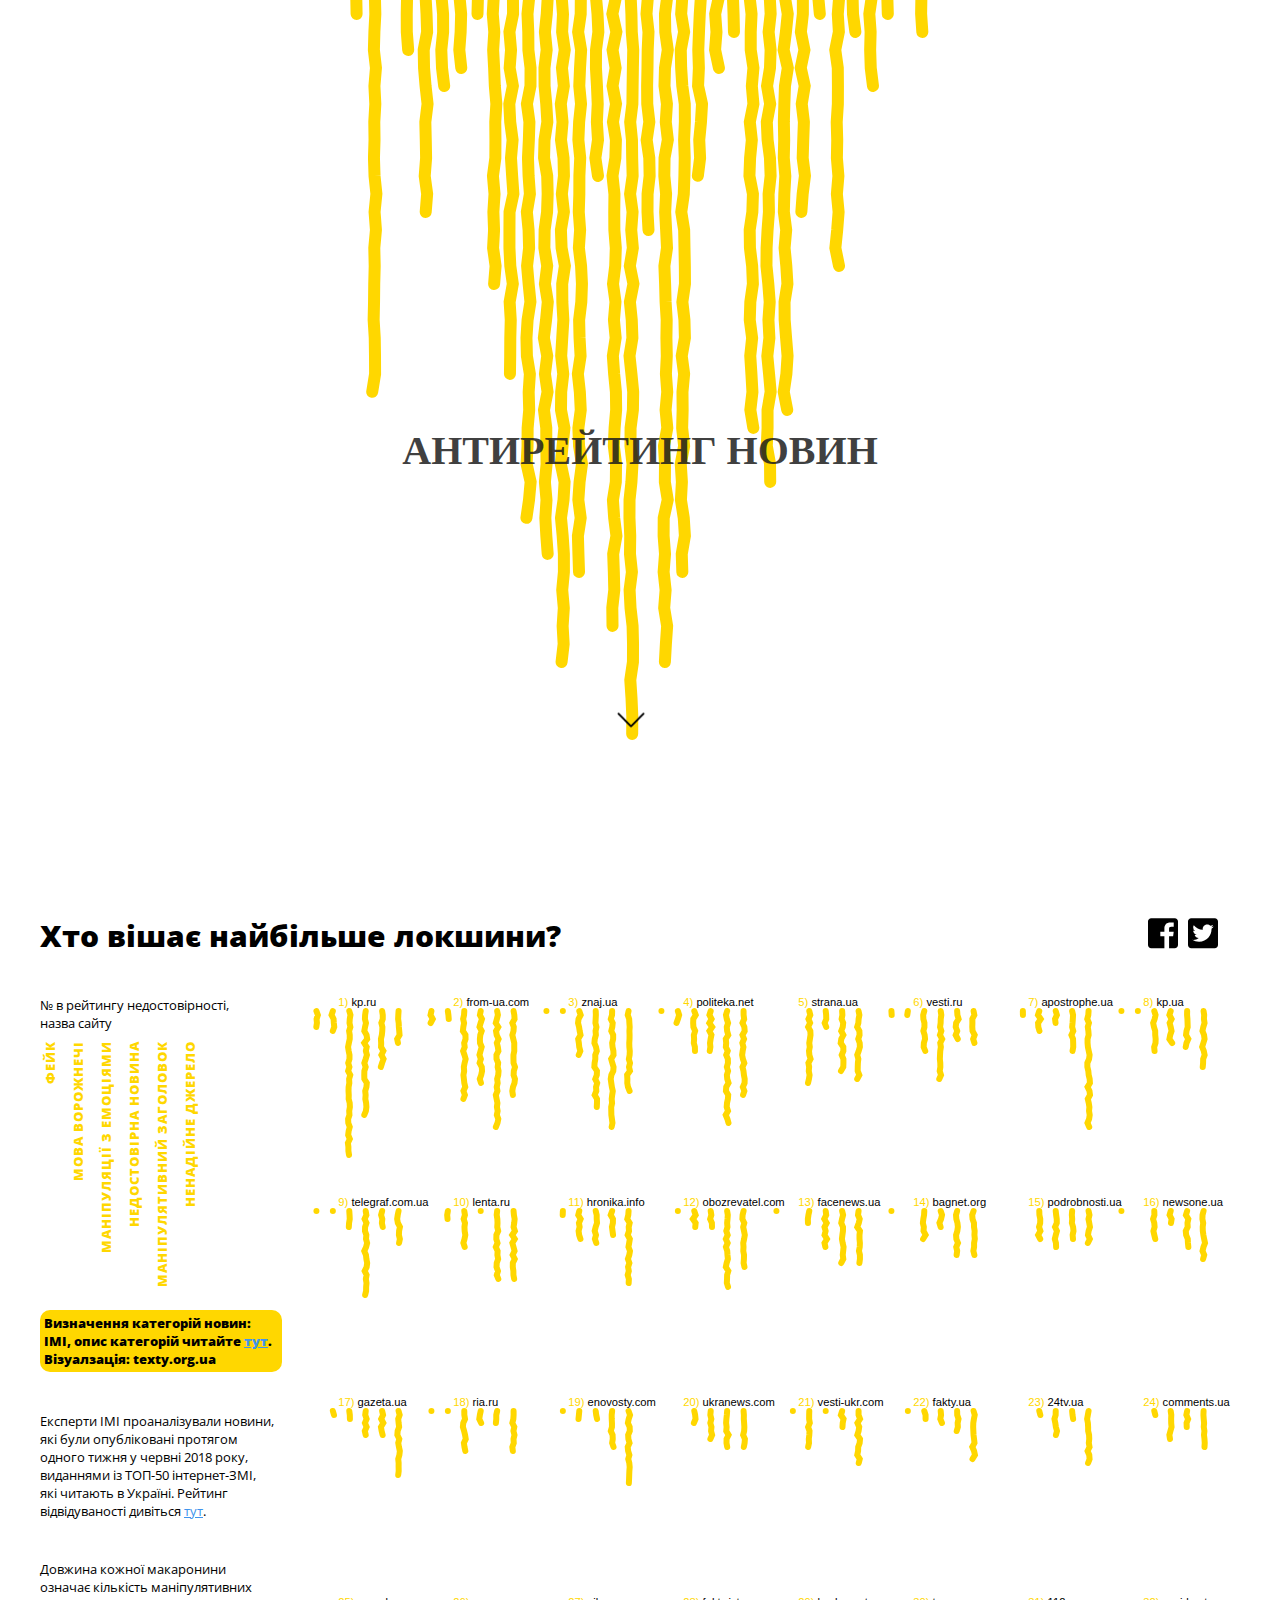
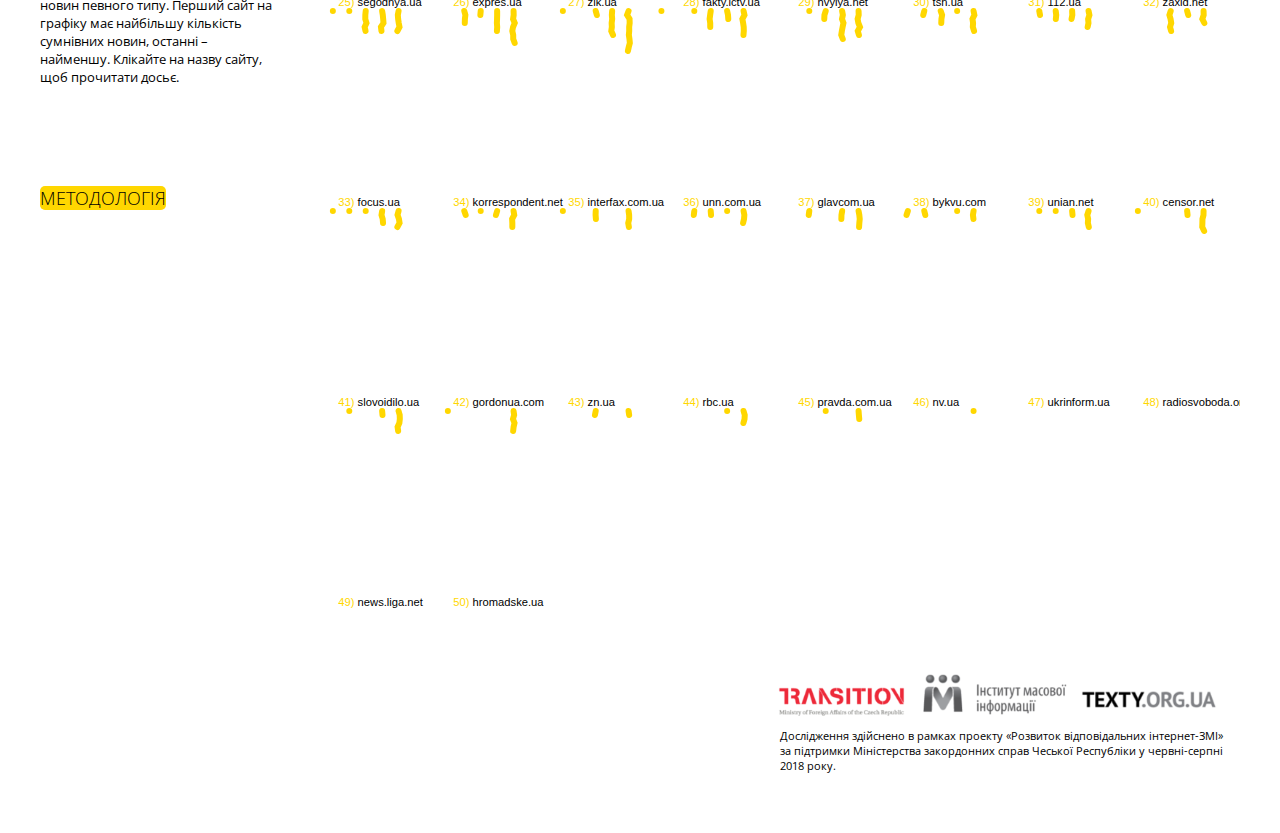
==== commit ae8fdbf9: "текст опису" ====
--- a/index.html
+++ b/index.html
@@ -106,7 +106,7 @@
         </div>
 
         <div id="description">
-            <p class="others" style="background-color: gold; border-radius: 5px; padding:2px; font-weight: 800">Визначення категорій новин: ІМІ, опис категорій читайте <a href="https://imi.org.ua/monitorings/metodolohiya-monitorynhu-yakosti-novyn-v-onlajn-zmi/" target="_blank">тут</a>. Візуалзація: texty.org.ua</p>
+            <p class="others" style="background-color: gold; border-radius: 10px; padding:4px; font-weight: 800">Визначення категорій новин: ІМІ, опис категорій читайте <a href="https://imi.org.ua/monitorings/metodolohiya-monitorynhu-yakosti-novyn-v-onlajn-zmi/" target="_blank">тут</a>. Візуалзація: texty.org.ua</p>
             <p class="others">Експерти ІМІ проаналізували новини, які були опубліковані протягом одного тижня у червні 2018 року, виданнями із ТОП-50 інтернет-ЗМІ, які читають в Україні. Рейтинг відвідуваності дивіться <a href="list.html" target="_blank">тут</a>.</p>
             <p class="others">Довжина кожної макаронини означає кількість маніпулятивних новин певного типу.
                 Перший сайт на графіку має найбільшу кількість сумнівних новин, останні – найменшу.
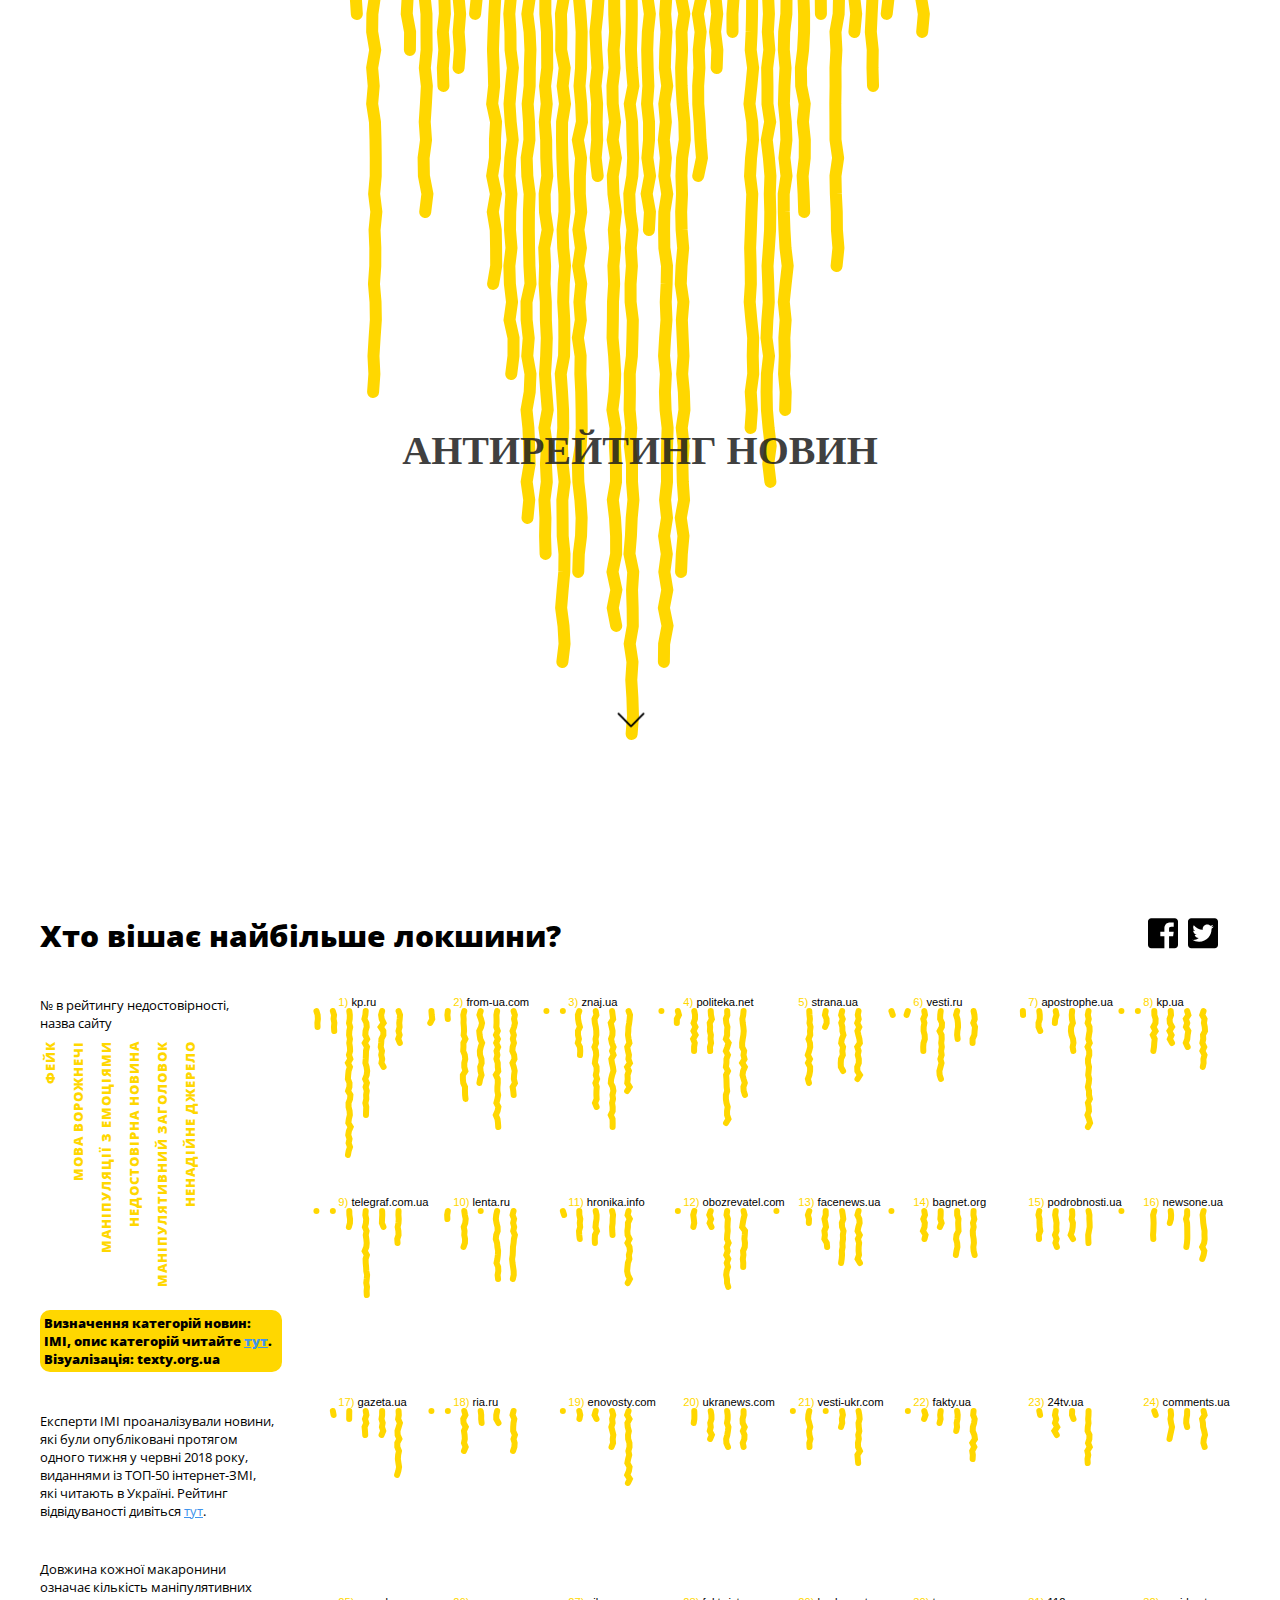
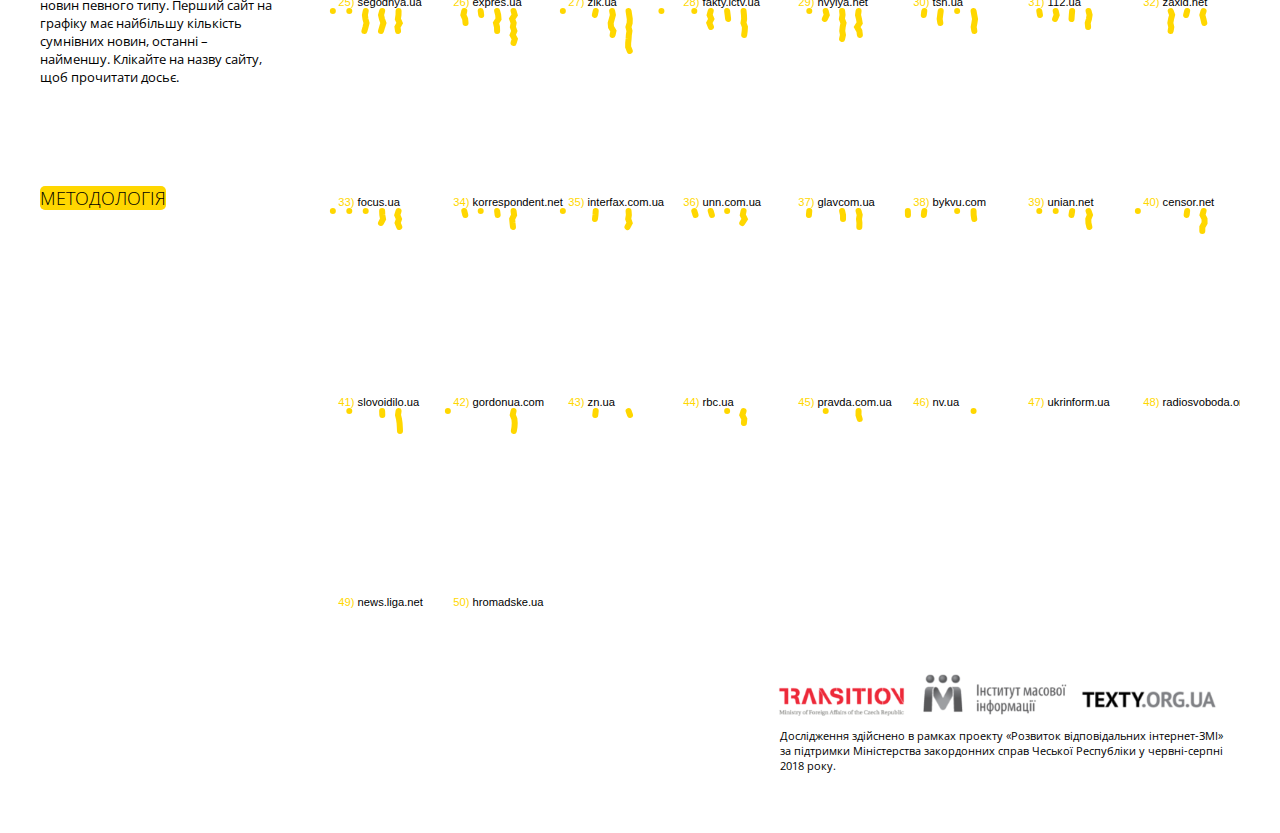
==== commit 82550cb3: "Update index.html" ====
--- a/index.html
+++ b/index.html
@@ -106,7 +106,7 @@
         </div>
 
         <div id="description">
-            <p class="others" style="background-color: gold; border-radius: 10px; padding:4px; font-weight: 800">Визначення категорій новин: ІМІ, опис категорій читайте <a href="https://imi.org.ua/monitorings/metodolohiya-monitorynhu-yakosti-novyn-v-onlajn-zmi/" target="_blank">тут</a>. Візуалзація: texty.org.ua</p>
+            <p class="others" style="background-color: gold; border-radius: 10px; padding:4px; font-weight: 800">Визначення категорій новин: ІМІ, опис категорій читайте <a href="https://imi.org.ua/monitorings/metodolohiya-monitorynhu-yakosti-novyn-v-onlajn-zmi/" target="_blank">тут</a>. Візуалізація: texty.org.ua</p>
             <p class="others">Експерти ІМІ проаналізували новини, які були опубліковані протягом одного тижня у червні 2018 року, виданнями із ТОП-50 інтернет-ЗМІ, які читають в Україні. Рейтинг відвідуваності дивіться <a href="list.html" target="_blank">тут</a>.</p>
             <p class="others">Довжина кожної макаронини означає кількість маніпулятивних новин певного типу.
                 Перший сайт на графіку має найбільшу кількість сумнівних новин, останні – найменшу.
@@ -151,7 +151,7 @@
 
          <div id="pageChart">
              <!--сюди апендиться лапша по ЗМІ-->
-             <p id= "afterNoodleText" class="others">Визначення категорій новин: ІМІ, опис категорій читайте <a href="https://imi.org.ua/monitorings/metodolohiya-monitorynhu-yakosti-novyn-v-onlajn-zmi/" target="_blank">тут.</a> Візуалзація: texty.org.ua</p>
+             <p id= "afterNoodleText" class="others">Визначення категорій новин: ІМІ, опис категорій читайте <a href="https://imi.org.ua/monitorings/metodolohiya-monitorynhu-yakosti-novyn-v-onlajn-zmi/" target="_blank">тут.</a> Візуалізація: texty.org.ua</p>
              <p id="selectedIndicator" class="others"></p>
              <ul id="listOfLinks"></ul>
          </div>
